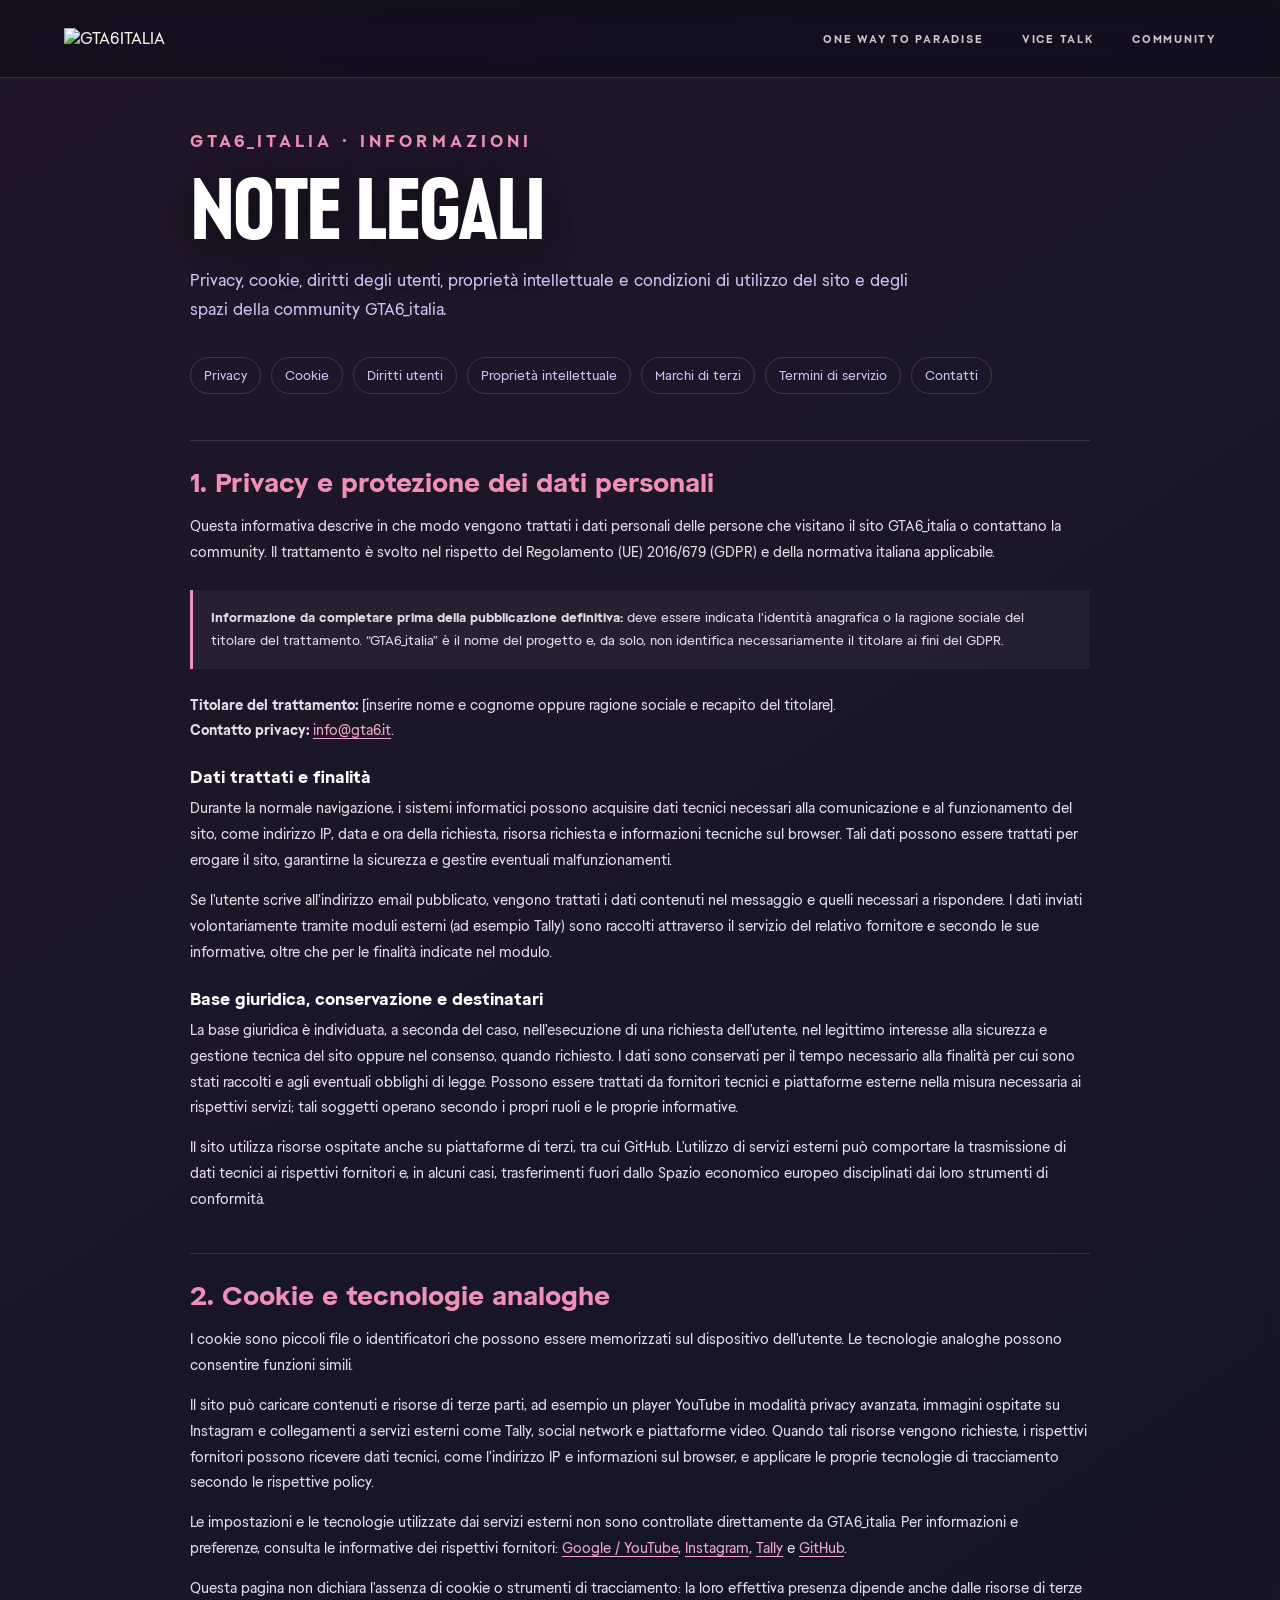
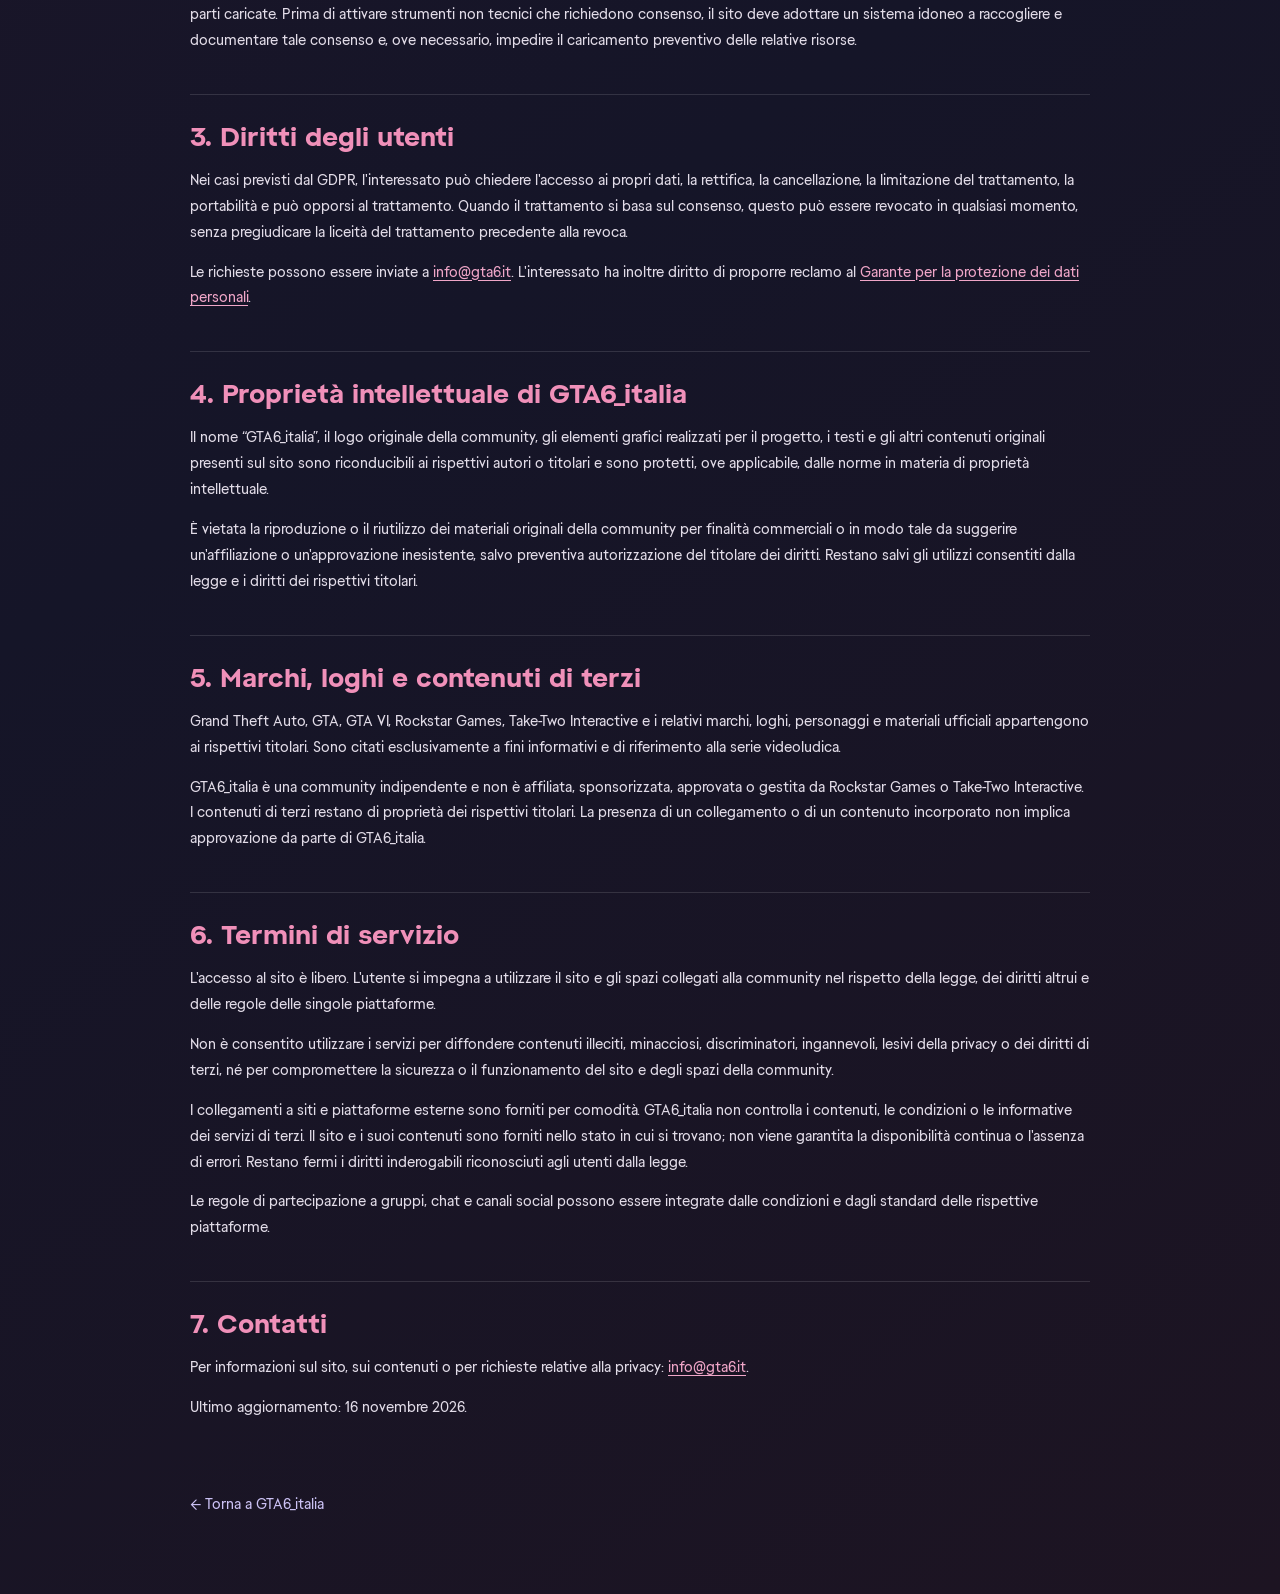
==== docs/note-legali.html @ 8f6f9199 "Add legal and privacy information page" ====
<!doctype html>
<html lang="it">
<head>
  <meta charset="utf-8">
  <meta name="viewport" content="width=device-width, initial-scale=1">
  <meta name="theme-color" content="#151528">
  <meta name="description" content="Informazioni legali, privacy, cookie e condizioni di utilizzo di GTA6_italia.">
  <title>Note legali e Privacy — GTA6_italia</title>
  <link rel="stylesheet" href="../ArtDeco_2026/stylesheet.css">
  <link rel="stylesheet" href="style.css">
  <style>
    .legal-page{min-height:100vh;padding:130px 24px 80px;background:linear-gradient(145deg,#211629,#151528 55%,#1d1422)}
    .legal-wrap{width:min(900px,100%);margin:0 auto}
    .legal-page .kicker{color:#f090b9;font-size:17px}
    .legal-page h1{font:900 clamp(48px,8vw,86px)/.9 "GTAArtDeco Condensed",sans-serif;letter-spacing:-.03em;color:#fff;margin:18px 0 20px}
    .legal-lead{color:#ccc2f5;font-size:16px;line-height:1.8;max-width:720px}
    .legal-nav{display:flex;flex-wrap:wrap;gap:10px;margin:32px 0 46px}
    .legal-nav a{padding:9px 13px;border:1px solid #ffffff24;border-radius:999px;color:#ccc2f5;font-size:13px}
    .legal-nav a:hover{color:#f090b9;border-color:#f090b9}
    .legal-section{padding:26px 0;border-top:1px solid #ffffff20;scroll-margin-top:100px}
    .legal-section h2{font:700 27px/1.15 "GTAArtDeco",Arial,sans-serif;color:#f090b9;margin:0 0 16px;letter-spacing:normal;text-transform:none}
    .legal-section h3{font-size:17px;color:#fff;margin:22px 0 8px}
    .legal-section p,.legal-section li{font-size:14px;line-height:1.85;color:#e2dce8}
    .legal-section ul{padding-left:22px}
    .legal-section a{color:#f0a6c8;text-decoration:underline;text-underline-offset:3px}
    .legal-notice{padding:16px 18px;border-left:3px solid #f090b9;background:#ffffff0b;color:#e2dce8;font-size:13px;line-height:1.8;margin:24px 0}
    .legal-back{display:inline-block;margin-top:34px;color:#ccc2f5;font-size:14px}
    @media(max-width:760px){.legal-page{padding:110px 20px 60px}.legal-section h2{font-size:23px}}
  </style>
</head>
<body>
  <header class="topbar">
    <a class="brand" href="index.html#inizio" aria-label="GTA6ITALIA home"><img src="https://raw.githubusercontent.com/JonaDev2026/GTA6_Italia/main/logo.png" alt="GTA6ITALIA"></a>
    <a class="menu" href="index.html">TORNA AL SITO</a>
    <nav class="nav"><a href="index.html#universo">ONE WAY TO PARADISE</a><a href="index.html#vice-talk">Vice Talk</a><a href="index.html#community">Community</a></nav>
  </header>
  <main class="legal-page">
    <div class="legal-wrap">
      <div class="kicker">GTA6_ITALIA · INFORMAZIONI</div>
      <h1>Note legali</h1>
      <p class="legal-lead">Privacy, cookie, diritti degli utenti, proprietà intellettuale e condizioni di utilizzo del sito e degli spazi della community GTA6_italia.</p>
      <nav class="legal-nav" aria-label="Indice delle note legali">
        <a href="#privacy">Privacy</a><a href="#cookie">Cookie</a><a href="#diritti">Diritti utenti</a><a href="#proprieta">Proprietà intellettuale</a><a href="#marchi">Marchi di terzi</a><a href="#termini">Termini di servizio</a><a href="#contatti">Contatti</a>
      </nav>

      <section class="legal-section" id="privacy">
        <h2>1. Privacy e protezione dei dati personali</h2>
        <p>Questa informativa descrive in che modo vengono trattati i dati personali delle persone che visitano il sito GTA6_italia o contattano la community. Il trattamento è svolto nel rispetto del Regolamento (UE) 2016/679 (GDPR) e della normativa italiana applicabile.</p>
        <div class="legal-notice"><strong>Informazione da completare prima della pubblicazione definitiva:</strong> deve essere indicata l'identità anagrafica o la ragione sociale del titolare del trattamento. “GTA6_italia” è il nome del progetto e, da solo, non identifica necessariamente il titolare ai fini del GDPR.</div>
        <p><strong>Titolare del trattamento:</strong> [inserire nome e cognome oppure ragione sociale e recapito del titolare].<br><strong>Contatto privacy:</strong> <a href="mailto:info@gta6.it">info@gta6.it</a>.</p>
        <h3>Dati trattati e finalità</h3>
        <p>Durante la normale navigazione, i sistemi informatici possono acquisire dati tecnici necessari alla comunicazione e al funzionamento del sito, come indirizzo IP, data e ora della richiesta, risorsa richiesta e informazioni tecniche sul browser. Tali dati possono essere trattati per erogare il sito, garantirne la sicurezza e gestire eventuali malfunzionamenti.</p>
        <p>Se l'utente scrive all'indirizzo email pubblicato, vengono trattati i dati contenuti nel messaggio e quelli necessari a rispondere. I dati inviati volontariamente tramite moduli esterni (ad esempio Tally) sono raccolti attraverso il servizio del relativo fornitore e secondo le sue informative, oltre che per le finalità indicate nel modulo.</p>
        <h3>Base giuridica, conservazione e destinatari</h3>
        <p>La base giuridica è individuata, a seconda del caso, nell'esecuzione di una richiesta dell'utente, nel legittimo interesse alla sicurezza e gestione tecnica del sito oppure nel consenso, quando richiesto. I dati sono conservati per il tempo necessario alla finalità per cui sono stati raccolti e agli eventuali obblighi di legge. Possono essere trattati da fornitori tecnici e piattaforme esterne nella misura necessaria ai rispettivi servizi; tali soggetti operano secondo i propri ruoli e le proprie informative.</p>
        <p>Il sito utilizza risorse ospitate anche su piattaforme di terzi, tra cui GitHub. L'utilizzo di servizi esterni può comportare la trasmissione di dati tecnici ai rispettivi fornitori e, in alcuni casi, trasferimenti fuori dallo Spazio economico europeo disciplinati dai loro strumenti di conformità.</p>
      </section>

      <section class="legal-section" id="cookie">
        <h2>2. Cookie e tecnologie analoghe</h2>
        <p>I cookie sono piccoli file o identificatori che possono essere memorizzati sul dispositivo dell'utente. Le tecnologie analoghe possono consentire funzioni simili.</p>
        <p>Il sito può caricare contenuti e risorse di terze parti, ad esempio un player YouTube in modalità privacy avanzata, immagini ospitate su Instagram e collegamenti a servizi esterni come Tally, social network e piattaforme video. Quando tali risorse vengono richieste, i rispettivi fornitori possono ricevere dati tecnici, come l'indirizzo IP e informazioni sul browser, e applicare le proprie tecnologie di tracciamento secondo le rispettive policy.</p>
        <p>Le impostazioni e le tecnologie utilizzate dai servizi esterni non sono controllate direttamente da GTA6_italia. Per informazioni e preferenze, consulta le informative dei rispettivi fornitori: <a href="https://policies.google.com/privacy" target="_blank" rel="noopener noreferrer">Google / YouTube</a>, <a href="https://privacycenter.instagram.com/policy/" target="_blank" rel="noopener noreferrer">Instagram</a>, <a href="https://tally.so/help/privacy-policy" target="_blank" rel="noopener noreferrer">Tally</a> e <a href="https://docs.github.com/en/site-policy/privacy-policies/github-general-privacy-statement" target="_blank" rel="noopener noreferrer">GitHub</a>.</p>
        <p>Questa pagina non dichiara l'assenza di cookie o strumenti di tracciamento: la loro effettiva presenza dipende anche dalle risorse di terze parti caricate. Prima di attivare strumenti non tecnici che richiedono consenso, il sito deve adottare un sistema idoneo a raccogliere e documentare tale consenso e, ove necessario, impedire il caricamento preventivo delle relative risorse.</p>
      </section>

      <section class="legal-section" id="diritti">
        <h2>3. Diritti degli utenti</h2>
        <p>Nei casi previsti dal GDPR, l'interessato può chiedere l'accesso ai propri dati, la rettifica, la cancellazione, la limitazione del trattamento, la portabilità e può opporsi al trattamento. Quando il trattamento si basa sul consenso, questo può essere revocato in qualsiasi momento, senza pregiudicare la liceità del trattamento precedente alla revoca.</p>
        <p>Le richieste possono essere inviate a <a href="mailto:info@gta6.it">info@gta6.it</a>. L'interessato ha inoltre diritto di proporre reclamo al <a href="https://www.garanteprivacy.it/" target="_blank" rel="noopener noreferrer">Garante per la protezione dei dati personali</a>.</p>
      </section>

      <section class="legal-section" id="proprieta">
        <h2>4. Proprietà intellettuale di GTA6_italia</h2>
        <p>Il nome “GTA6_italia”, il logo originale della community, gli elementi grafici realizzati per il progetto, i testi e gli altri contenuti originali presenti sul sito sono riconducibili ai rispettivi autori o titolari e sono protetti, ove applicabile, dalle norme in materia di proprietà intellettuale.</p>
        <p>È vietata la riproduzione o il riutilizzo dei materiali originali della community per finalità commerciali o in modo tale da suggerire un'affiliazione o un'approvazione inesistente, salvo preventiva autorizzazione del titolare dei diritti. Restano salvi gli utilizzi consentiti dalla legge e i diritti dei rispettivi titolari.</p>
      </section>

      <section class="legal-section" id="marchi">
        <h2>5. Marchi, loghi e contenuti di terzi</h2>
        <p>Grand Theft Auto, GTA, GTA VI, Rockstar Games, Take-Two Interactive e i relativi marchi, loghi, personaggi e materiali ufficiali appartengono ai rispettivi titolari. Sono citati esclusivamente a fini informativi e di riferimento alla serie videoludica.</p>
        <p>GTA6_italia è una community indipendente e non è affiliata, sponsorizzata, approvata o gestita da Rockstar Games o Take-Two Interactive. I contenuti di terzi restano di proprietà dei rispettivi titolari. La presenza di un collegamento o di un contenuto incorporato non implica approvazione da parte di GTA6_italia.</p>
      </section>

      <section class="legal-section" id="termini">
        <h2>6. Termini di servizio</h2>
        <p>L'accesso al sito è libero. L'utente si impegna a utilizzare il sito e gli spazi collegati alla community nel rispetto della legge, dei diritti altrui e delle regole delle singole piattaforme.</p>
        <p>Non è consentito utilizzare i servizi per diffondere contenuti illeciti, minacciosi, discriminatori, ingannevoli, lesivi della privacy o dei diritti di terzi, né per compromettere la sicurezza o il funzionamento del sito e degli spazi della community.</p>
        <p>I collegamenti a siti e piattaforme esterne sono forniti per comodità. GTA6_italia non controlla i contenuti, le condizioni o le informative dei servizi di terzi. Il sito e i suoi contenuti sono forniti nello stato in cui si trovano; non viene garantita la disponibilità continua o l'assenza di errori. Restano fermi i diritti inderogabili riconosciuti agli utenti dalla legge.</p>
        <p>Le regole di partecipazione a gruppi, chat e canali social possono essere integrate dalle condizioni e dagli standard delle rispettive piattaforme.</p>
      </section>

      <section class="legal-section" id="contatti">
        <h2>7. Contatti</h2>
        <p>Per informazioni sul sito, sui contenuti o per richieste relative alla privacy: <a href="mailto:info@gta6.it">info@gta6.it</a>.</p>
        <p>Ultimo aggiornamento: 16 novembre 2026.</p>
      </section>
      <a class="legal-back" href="index.html">← Torna a GTA6_italia</a>
    </div>
  </main>
</body>
</html>
---- ArtDeco_2026/stylesheet.css ----
@font-face {
    font-family: 'GTAArtDeco';
    src: url('GTAArtDeco-Bold.eot');
    src: url('GTAArtDeco-Bold.eot?#iefix') format('embedded-opentype'),
        url('GTAArtDeco-Bold.woff2') format('woff2'),
        url('GTAArtDeco-Bold.woff') format('woff'),
        url('GTAArtDeco-Bold.ttf') format('truetype');
    font-weight: bold;
    font-style: normal;
    font-display: swap;
}

@font-face {
    font-family: 'GTAArtDeco Condensed';
    src: url('GTAArtDeco-CondensedBold.eot');
    src: url('GTAArtDeco-CondensedBold.eot?#iefix') format('embedded-opentype'),
        url('GTAArtDeco-CondensedBold.woff2') format('woff2'),
        url('GTAArtDeco-CondensedBold.woff') format('woff'),
        url('GTAArtDeco-CondensedBold.ttf') format('truetype');
    font-weight: bold;
    font-style: normal;
    font-display: swap;
}

@font-face {
    font-family: 'GTAArtDeco Condensed';
    src: url('GTAArtDeco-CondensedHeavy.eot');
    src: url('GTAArtDeco-CondensedHeavy.eot?#iefix') format('embedded-opentype'),
        url('GTAArtDeco-CondensedHeavy.woff2') format('woff2'),
        url('GTAArtDeco-CondensedHeavy.woff') format('woff'),
        url('GTAArtDeco-CondensedHeavy.ttf') format('truetype');
    font-weight: 900;
    font-style: normal;
    font-display: swap;
}

@font-face {
    font-family: 'GTAArtDeco';
    src: url('GTAArtDeco-Medium.eot');
    src: url('GTAArtDeco-Medium.eot?#iefix') format('embedded-opentype'),
        url('GTAArtDeco-Medium.woff2') format('woff2'),
        url('GTAArtDeco-Medium.woff') format('woff'),
        url('GTAArtDeco-Medium.ttf') format('truetype');
    font-weight: 500;
    font-style: normal;
    font-display: swap;
}

@font-face {
    font-family: 'GTAArtDeco';
    src: url('GTAArtDeco-Regular.eot');
    src: url('GTAArtDeco-Regular.eot?#iefix') format('embedded-opentype'),
        url('GTAArtDeco-Regular.woff2') format('woff2'),
        url('GTAArtDeco-Regular.woff') format('woff'),
        url('GTAArtDeco-Regular.ttf') format('truetype');
    font-weight: normal;
    font-style: normal;
    font-display: swap;
}
---- docs/style.css ----
:root{--ink:#151528;--paper:#f5f0e9;--pink:#e75995;--orange:#ff9b59;--muted:#aaa5a5;--line:rgba(255,255,255,.15);--wide:1280px}
    *{box-sizing:border-box}
    html{scroll-behavior:smooth}
    body{margin:0;background:var(--ink);color:var(--paper);font-family:"GTAArtDeco",Arial,sans-serif}
    a{color:inherit;text-decoration:none}
    img{display:block;max-width:100%}
    .topbar{height:78px;position:fixed;z-index:20;inset:0 0 auto;display:flex;align-items:center;justify-content:space-between;padding:0 clamp(20px,5vw,76px);border-bottom:1px solid rgba(255,255,255,.12);background:rgba(12,12,22,.58);-webkit-backdrop-filter:blur(18px) saturate(145%);backdrop-filter:blur(18px) saturate(145%)}
    .brand img{width:148px;max-height:54px;object-fit:contain}
    .nav{display:flex;align-items:center;gap:clamp(18px,3vw,42px);font-size:11px;font-weight:700;letter-spacing:.16em;text-transform:uppercase}
    .nav a{opacity:.82;transition:color .2s,opacity .2s}.nav a:hover{color:var(--pink);opacity:1}
    .menu{display:none;border:1px solid var(--line);background:#111;color:white;padding:10px 13px;font:700 11px "GTAArtDeco";letter-spacing:.12em}
    .hero{min-height:min(900px,100svh);height:850px;max-height:1000px;position:relative;display:flex;align-items:flex-end;overflow:hidden;background:#191316 url("https://www.rockstargames.com/VI/_next/static/media/outro.0e9ko9mexi~1m.jpg?akim=1&imdensity=1&imwidth=2048") center 38%/cover no-repeat}
    .hero:before{content:"";position:absolute;inset:0;background:linear-gradient(90deg,rgba(5,5,8,.20),rgba(5,5,8,.03) 72%),linear-gradient(0deg,rgba(9,9,11,.18) 0%,transparent 48%),linear-gradient(180deg,rgba(0,0,0,.08),transparent 28%)}
    .hero-content{position:relative;width:min(var(--wide),100%);margin:0 auto;padding:150px 34px 105px}
    .eyebrow{display:flex;align-items:center;gap:12px;color:#ffd2df;font-size:10px;font-weight:700;letter-spacing:.28em;text-transform:uppercase}
    .eyebrow:before{content:"";width:34px;height:1px;background:var(--pink)}
    h1,h2,h3,p{margin-top:0}
    h1{font:900 clamp(76px,13vw,174px)/.78 "GTAArtDeco Condensed",sans-serif;letter-spacing:-.045em;text-transform:uppercase;margin:28px 0 24px;max-width:850px;text-shadow:0 8px 45px #0008}
    h1 span{display:block;color:var(--pink);font-size:.56em;letter-spacing:.02em;margin-top:16px}
    .hero-copy{max-width:470px;color:#e0d9d7;font-size:14px;line-height:1.8}
    .hero-actions{display:flex;gap:12px;flex-wrap:wrap;margin-top:32px}
    .button{display:inline-flex;align-items:center;justify-content:center;min-height:0;padding:10px 14px;border:1px solid #ffb2c6;border-radius:999px;background:#ffb2c6;color:#151528;font-family:"GTAArtDeco",Arial,sans-serif;font-size:14px;font-weight:500;letter-spacing:normal;text-transform:none;transition:.2s}
    .button.primary{background:#ffb2c6;border-color:#ffb2c6;color:#151528}.hero-actions .button.primary{background:#ffd4a8;border-color:#ffd4a8}.hero-actions .button.primary:hover{background:var(--orange);border-color:var(--orange)}.button:hover{transform:none;background:#f77e9c;border-color:#f77e9c;color:#151528}
    .hero-index{position:absolute;right:clamp(20px,5vw,76px);bottom:42px;color:#ffffff9c;font-size:10px;letter-spacing:.2em}
    .section{padding:110px 24px}
    .wrap{width:min(var(--wide),100%);margin:auto}
    .section-head{display:flex;justify-content:space-between;align-items:end;gap:30px;margin-bottom:36px}
    .kicker{color:#f090b9;font-size:17px;font-weight:700;letter-spacing:.24em;text-transform:uppercase;margin-bottom:12px}
    h2{font:900 clamp(44px,7vw,82px)/.9 "GTAArtDeco Condensed",sans-serif;letter-spacing:-.025em;text-transform:uppercase;margin-bottom:0;color:#fff9cb}
    .universe-link{display:inline-block;margin-bottom:12px;transition:color .2s}
    .universe-link:hover{color:#ffdf80}
    h2.universe-title{font:900 clamp(44px,7vw,82px)/.98 "GTAArtDeco",Arial,sans-serif;letter-spacing:-.045em;color:#f7f5f5}
    h2.universe-title span{background:linear-gradient(100deg,#ff9b75 0%,#f45c9b 58%,#d77ce9 100%);-webkit-background-clip:text;background-clip:text;color:transparent}
    .section-intro{max-width:390px;color:#fff;font-size:14px;line-height:1.8;margin:0}
    .feature{display:grid;grid-template-columns:1.1fr .9fr;min-height:510px;background:#21213c}
    .feature-image{min-height:420px;background:url("https://www.rockstargames.com/VI/_next/static/media/desktop.00.5pzu2sm-z4.jpg?akim=1&imdensity=1&imwidth=1536") center/cover no-repeat}
    .feature-copy{padding:clamp(30px,5vw,70px);display:flex;flex-direction:column;justify-content:center}
    .feature-copy h3{font:900 clamp(42px,6vw,72px)/.9 "GTAArtDeco Condensed";text-transform:uppercase;margin:16px 0;color:#fff}
    .feature-copy p{color:#fff;font-size:14px;line-height:1.9;max-width:420px}
    .text-link{display:inline-flex;gap:14px;align-items:center;margin-top:18px;color:var(--pink);font-size:14px;font-weight:700;letter-spacing:.16em;text-transform:uppercase}
    .text-link:after{content:"↗";font-size:14px}
    #posts .section-head .kicker{color:#c7bdef}
    #posts .section-head h2{color:#ffa2ce}
    #posts .section-head{flex-direction:column;align-items:center;text-align:center;gap:14px}
    #posts .section-intro{max-width:620px;text-align:center}
    .posts{background:#151528}
    .vice-talk{background:#71426c}
    .vice-talk .feature{grid-template-columns:.9fr 1.1fr;background:#211c2d}
    .vice-talk-player{min-height:420px;overflow:hidden;background:#111}
    .vice-talk-player iframe{display:block;width:100%;height:100%;min-height:420px;border:0}
    .posts-carousel{width:min(780px,100%);margin:0 auto}
    .posts-feed{display:flex;gap:20px;overflow-x:auto;scroll-snap-type:x mandatory;scroll-behavior:smooth;overscroll-behavior-x:contain;scrollbar-width:none;-ms-overflow-style:none}
    .posts-feed::-webkit-scrollbar{display:none}
    .post-card{display:flex;flex-direction:column;flex:0 0 100%;min-width:0;overflow:hidden;scroll-snap-align:start;scroll-snap-stop:always;background:linear-gradient(to top,#202039 0%,#262745 100%);border:0;border-radius:14px}
    .posts-dots{display:flex;justify-content:center;align-items:center;gap:10px;padding-top:22px}
    .posts-dot{width:8px;height:8px;padding:0;border:0;border-radius:50%;background:#77738c;opacity:.65;cursor:pointer;transition:width .2s,background .2s,opacity .2s}
    .posts-dot.active{width:22px;border-radius:8px;background:var(--pink);opacity:1}
    .posts-dot:focus-visible{outline:2px solid #ffdf80;outline-offset:4px}
    .post-head{display:flex;align-items:center;gap:13px;padding:19px 22px}
    .post-avatar{width:42px;height:42px;object-fit:contain;background:#21213c;border:0;padding:5px}
    .post-author{font-size:12px;font-weight:700;letter-spacing:.08em}
    .post-meta{margin-top:4px;color:#918a91;font-size:10px;letter-spacing:.1em;text-transform:uppercase}
    .post-tag{margin-left:auto;color:var(--pink);font-size:9px;font-weight:700;letter-spacing:.14em;text-transform:uppercase}
    .post-image{display:block;order:-1;width:100%;height:auto;aspect-ratio:16/9;object-fit:cover;object-position:center;background:#21213c;border-radius:14px 14px 0 0}
    .post-body{padding:22px 24px 24px}
    .post-body h3{font:900 clamp(26px,4vw,38px)/.95 "GTAArtDeco Condensed";text-transform:uppercase;margin:0 0 10px}
    .post-body p{color:#fff;font-size:14px;line-height:1.8;margin:0}
    .post-footer{display:flex;gap:12px;align-items:center;padding:14px 24px 6px;border-top:0;color:#a49ba2;font-size:14px;font-weight:700;letter-spacing:.13em;text-transform:uppercase}
    .post-footer span:first-child{color:var(--pink)}
    .post-footer span:last-child{color:#ccc2f5}
    .community{position:relative;overflow:hidden;padding:120px 24px;text-align:center;background:linear-gradient(110deg,#26131e,#151019 55%,#1d1422)}
    .community:before{content:"";position:absolute;width:600px;height:600px;border-radius:50%;background:#f35b9b20;filter:blur(100px);top:-350px;left:calc(50% - 300px)}
    .community .wrap{position:relative}
    .community-emblem{width:180px;height:auto;max-height:none;object-fit:contain;margin:0 auto 22px}
    .social-links{display:flex;justify-content:center;gap:12px;flex-wrap:wrap;margin-top:30px}
    .social-links .button{min-height:0;padding:10px;border:0;border-radius:0;background:transparent;color:#ccc2f5;font-size:0;letter-spacing:0;gap:0;transition:color .2s,transform .2s}
    .social-links .button:hover{background:transparent;border-color:transparent;color:#ffdf80;transform:none}
    .vice-talk .vice-youtube-link{color:#ffd4a8}
    .vice-talk .vice-twitch-link{color:#c98ef2}
    .social-icon{width:15px;height:15px;flex:none;display:inline-flex;align-items:center;justify-content:center;font-size:15px;line-height:1}
    footer .footer-socials{display:flex;gap:20px;flex-wrap:wrap;justify-content:center}
    footer .footer-socials a{display:inline-flex;align-items:center;gap:6px;padding:10px 13px;border-radius:6px;background:#2f2e52;color:#ccc2f5;transition:background .2s,color .2s}
    footer .footer-socials a:hover{background:#e75995;color:#151528}
    footer .social-icon{width:15px;height:15px;font-size:15px}
    .community h2{font-size:clamp(36px,4.5vw,56px);max-width:900px;margin:0 auto 24px;background:radial-gradient(62.79% 100% at 50% 0%, #ffdf80 0%, #f4717c 50%, #e963c7 100%);-webkit-background-clip:text;background-clip:text;color:transparent}
    .community p{max-width:520px;margin:0 auto;color:#fff;font-size:14px;line-height:1.9}.community .community-note{margin:28px auto 0;color:#aaa5a5;font-size:10px;line-height:1.6;letter-spacing:.08em}
    .community .community-subtitle{max-width:none;margin:12px auto 0;color:#fcbd7f;font-size:14px;line-height:1.5;letter-spacing:normal}
    footer{padding:28px 24px;background:transparent;border-top:0;display:grid;grid-template-columns:1fr auto 1fr;align-items:center;gap:24px;color:#fff;font-size:14px;letter-spacing:normal;text-transform:none}
    .footer-brand{justify-self:start;display:inline-flex;align-items:center}
    .footer-brand img{display:block;width:148px;max-width:148px;height:auto;max-height:54px;object-fit:contain;opacity:1}
    .footer-links{display:flex;align-items:center;justify-content:center;gap:24px}
    .footer-link{color:#ccc2f5;font-size:14px;letter-spacing:normal;text-transform:none;white-space:nowrap;transition:color .2s}
    .footer-link:hover{color:#f77e9c}
    .footer-copyright{justify-self:end;font-size:14px;letter-spacing:normal;text-transform:none!important;white-space:nowrap;color:#ccc2f5}
    .reveal{opacity:0;transform:translateY(24px);transition:opacity .7s,transform .7s}.reveal.visible{opacity:1;transform:none}
    @media(max-width:760px){.topbar{height:68px}.brand img{width:120px}.menu{display:block}.nav{display:none;position:absolute;top:68px;left:0;right:0;padding:22px;background:#09090bf5;flex-direction:column;align-items:flex-start;border-bottom:1px solid var(--line)}.nav.open{display:flex}.hero{height:780px;min-height:760px;background-position:58% center}.hero-content{padding:130px 24px 100px}.hero:before{background:linear-gradient(90deg,#050508b8,transparent),linear-gradient(0deg,#09090b,transparent 70%)}.section{padding:78px 20px}.section-head{display:block}.section-intro{margin-top:20px}.feature{grid-template-columns:1fr}.feature-image{min-height:330px}.vice-talk-player{min-height:330px}.vice-talk-player iframe{min-height:330px}.vice-talk .feature{grid-template-columns:1fr}.vice-talk-player{min-height:0;aspect-ratio:16/9}.vice-talk-player iframe{min-height:0}.posts-feed{gap:16px}.post-head{padding:16px}.post-body{padding:18px}.post-footer{padding:13px 18px}.community{padding:90px 22px}footer{flex-direction:column;text-align:center}}
    @media(prefers-reduced-motion:reduce){html{scroll-behavior:auto}*,*:before,*:after{transition:none!important}.reveal{opacity:1;transform:none}}

    @media(max-width:760px){footer{padding:24px 16px;grid-template-columns:1fr;justify-items:center;gap:16px}.footer-brand,.footer-copyright{justify-self:center}.footer-links{gap:20px;flex-wrap:wrap}}
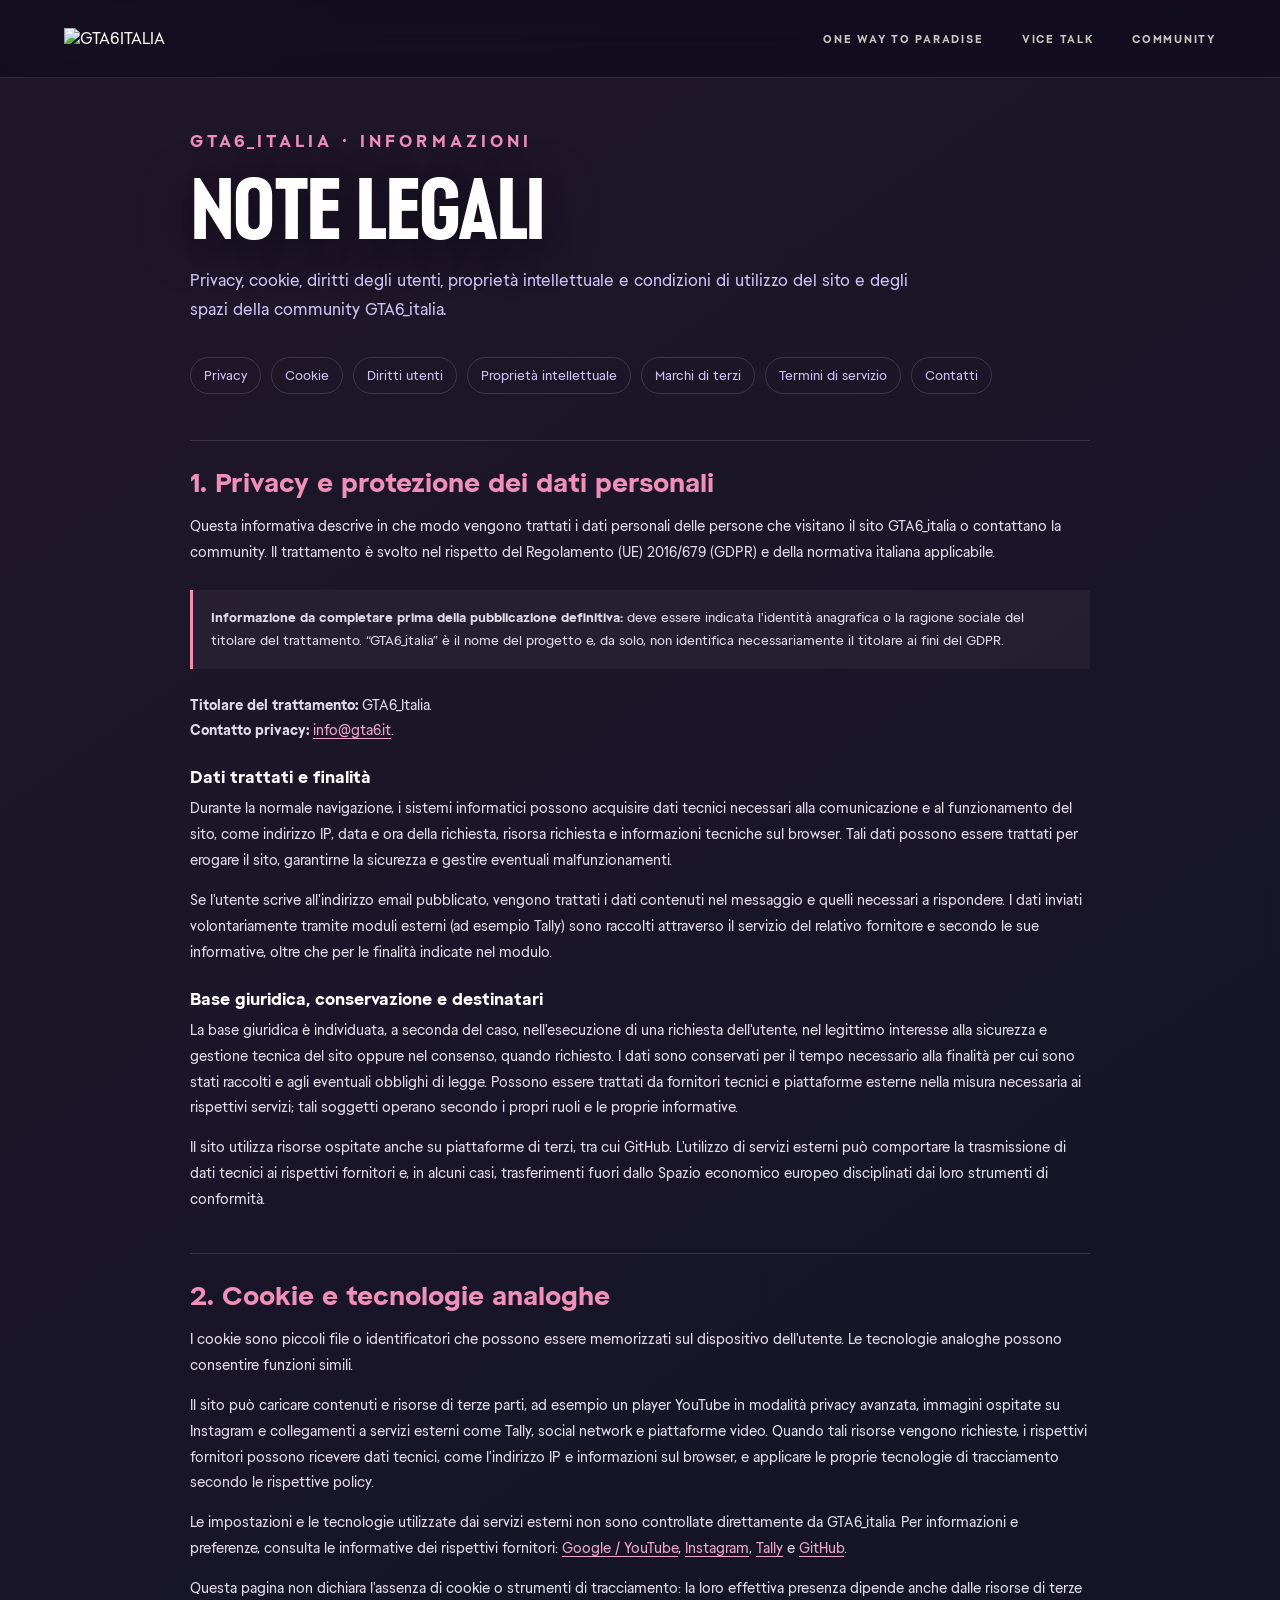
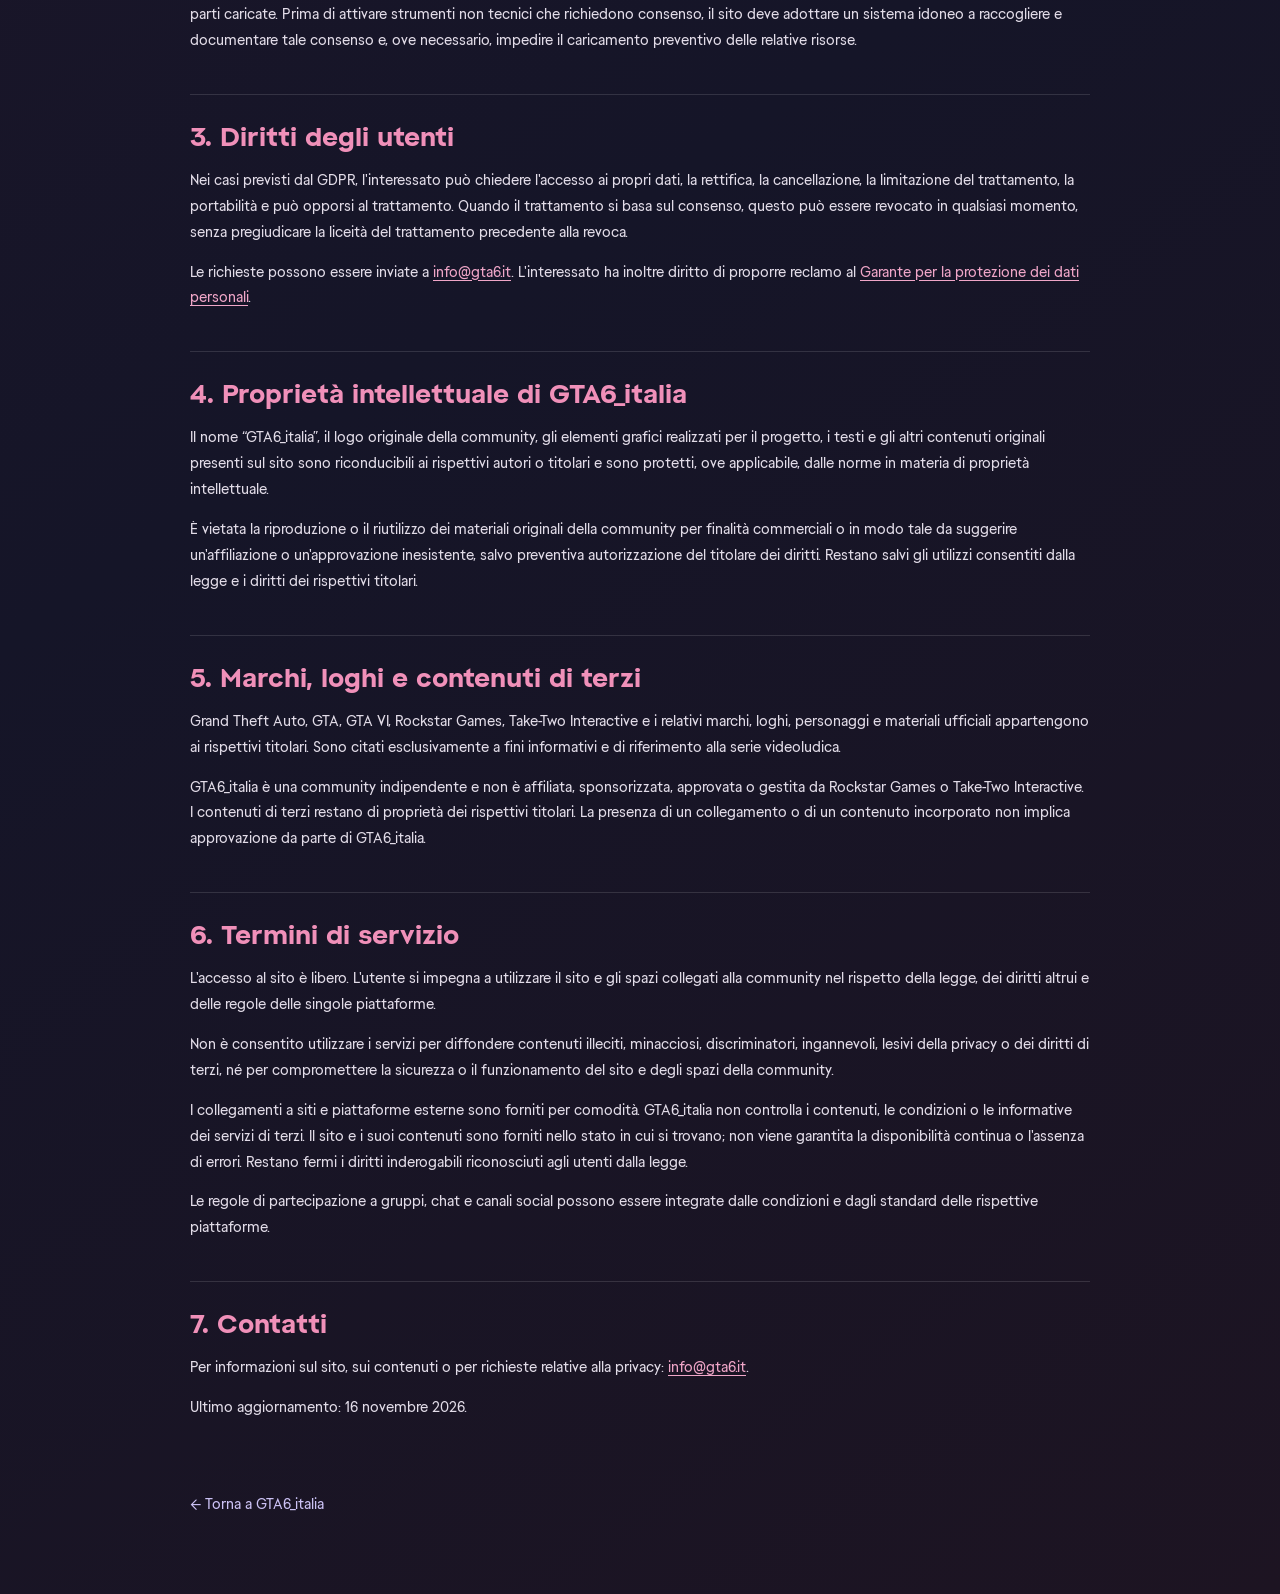
==== commit 975a75f7: "Imposta GTA6_Italia come titolare indicato nelle note legali" ====
--- a/docs/note-legali.html
+++ b/docs/note-legali.html
@@ -47,7 +47,7 @@
         <h2>1. Privacy e protezione dei dati personali</h2>
         <p>Questa informativa descrive in che modo vengono trattati i dati personali delle persone che visitano il sito GTA6_italia o contattano la community. Il trattamento è svolto nel rispetto del Regolamento (UE) 2016/679 (GDPR) e della normativa italiana applicabile.</p>
         <div class="legal-notice"><strong>Informazione da completare prima della pubblicazione definitiva:</strong> deve essere indicata l'identità anagrafica o la ragione sociale del titolare del trattamento. “GTA6_italia” è il nome del progetto e, da solo, non identifica necessariamente il titolare ai fini del GDPR.</div>
-        <p><strong>Titolare del trattamento:</strong> [inserire nome e cognome oppure ragione sociale e recapito del titolare].<br><strong>Contatto privacy:</strong> <a href="mailto:info@gta6.it">info@gta6.it</a>.</p>
+        <p><strong>Titolare del trattamento:</strong> GTA6_Italia.<br><strong>Contatto privacy:</strong> <a href="mailto:info@gta6.it">info@gta6.it</a>.</p>
         <h3>Dati trattati e finalità</h3>
         <p>Durante la normale navigazione, i sistemi informatici possono acquisire dati tecnici necessari alla comunicazione e al funzionamento del sito, come indirizzo IP, data e ora della richiesta, risorsa richiesta e informazioni tecniche sul browser. Tali dati possono essere trattati per erogare il sito, garantirne la sicurezza e gestire eventuali malfunzionamenti.</p>
         <p>Se l'utente scrive all'indirizzo email pubblicato, vengono trattati i dati contenuti nel messaggio e quelli necessari a rispondere. I dati inviati volontariamente tramite moduli esterni (ad esempio Tally) sono raccolti attraverso il servizio del relativo fornitore e secondo le sue informative, oltre che per le finalità indicate nel modulo.</p>
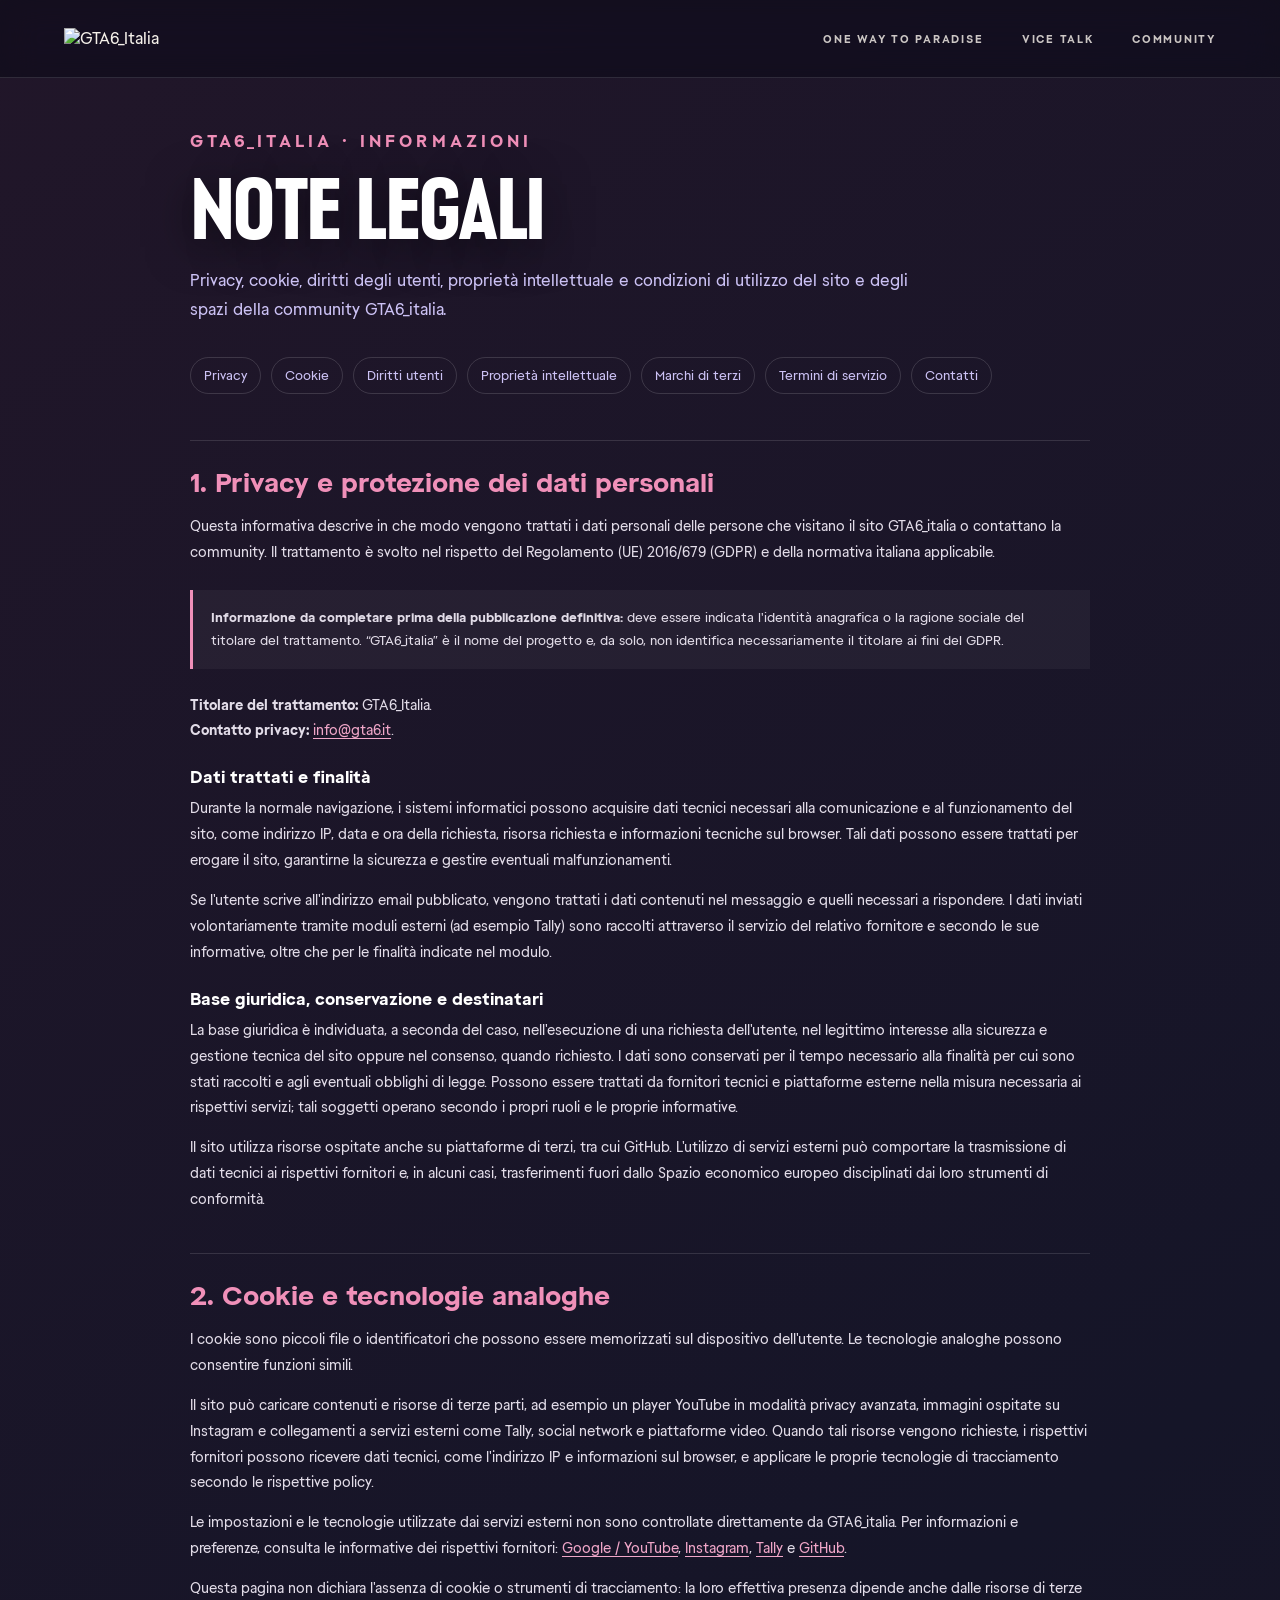
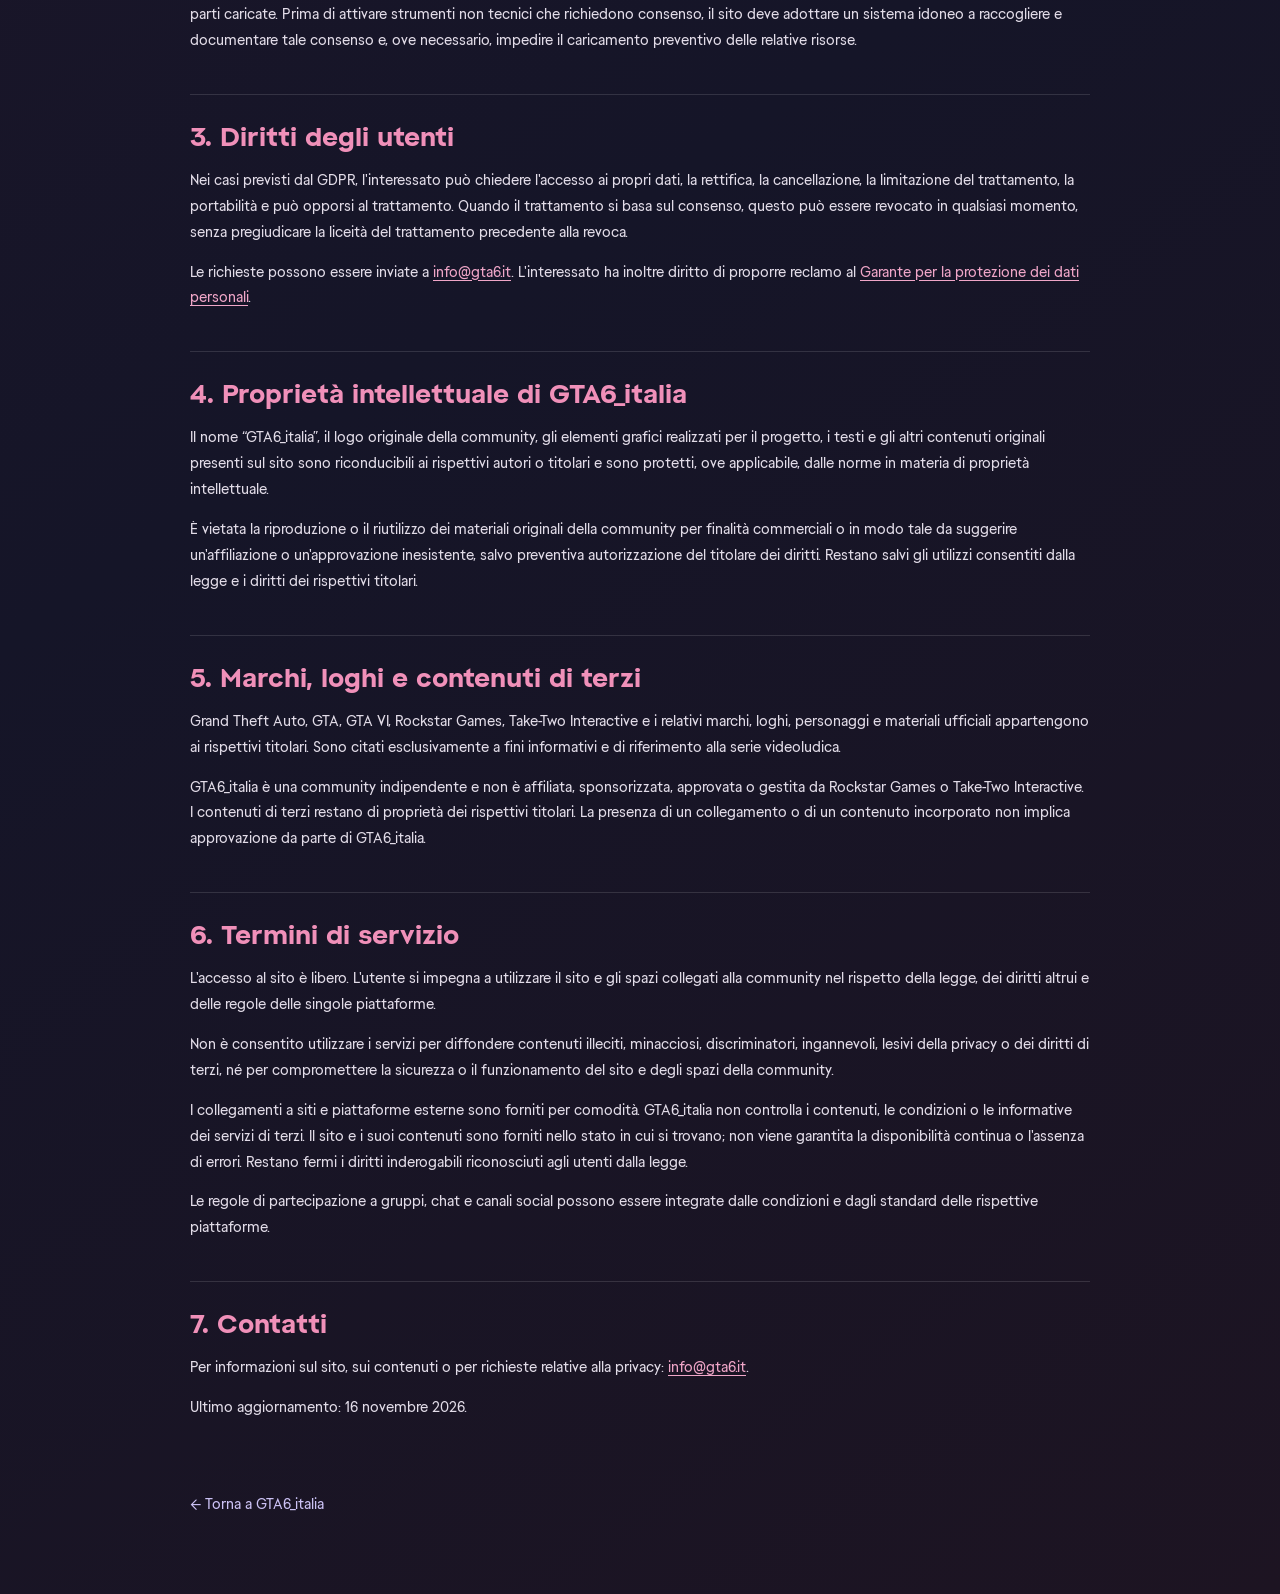
==== commit 538540ce: "Uniforma il nome del brand in GTA6_Italia" ====
--- a/docs/note-legali.html
+++ b/docs/note-legali.html
@@ -30,7 +30,7 @@
 </head>
 <body>
   <header class="topbar">
-    <a class="brand" href="index.html#inizio" aria-label="GTA6ITALIA home"><img src="https://raw.githubusercontent.com/JonaDev2026/GTA6_Italia/main/logo.png" alt="GTA6ITALIA"></a>
+    <a class="brand" href="index.html#inizio" aria-label="GTA6_Italia home"><img src="https://raw.githubusercontent.com/JonaDev2026/GTA6_Italia/main/logo.png" alt="GTA6_Italia"></a>
     <a class="menu" href="index.html">TORNA AL SITO</a>
     <nav class="nav"><a href="index.html#universo">ONE WAY TO PARADISE</a><a href="index.html#vice-talk">Vice Talk</a><a href="index.html#community">Community</a></nav>
   </header>
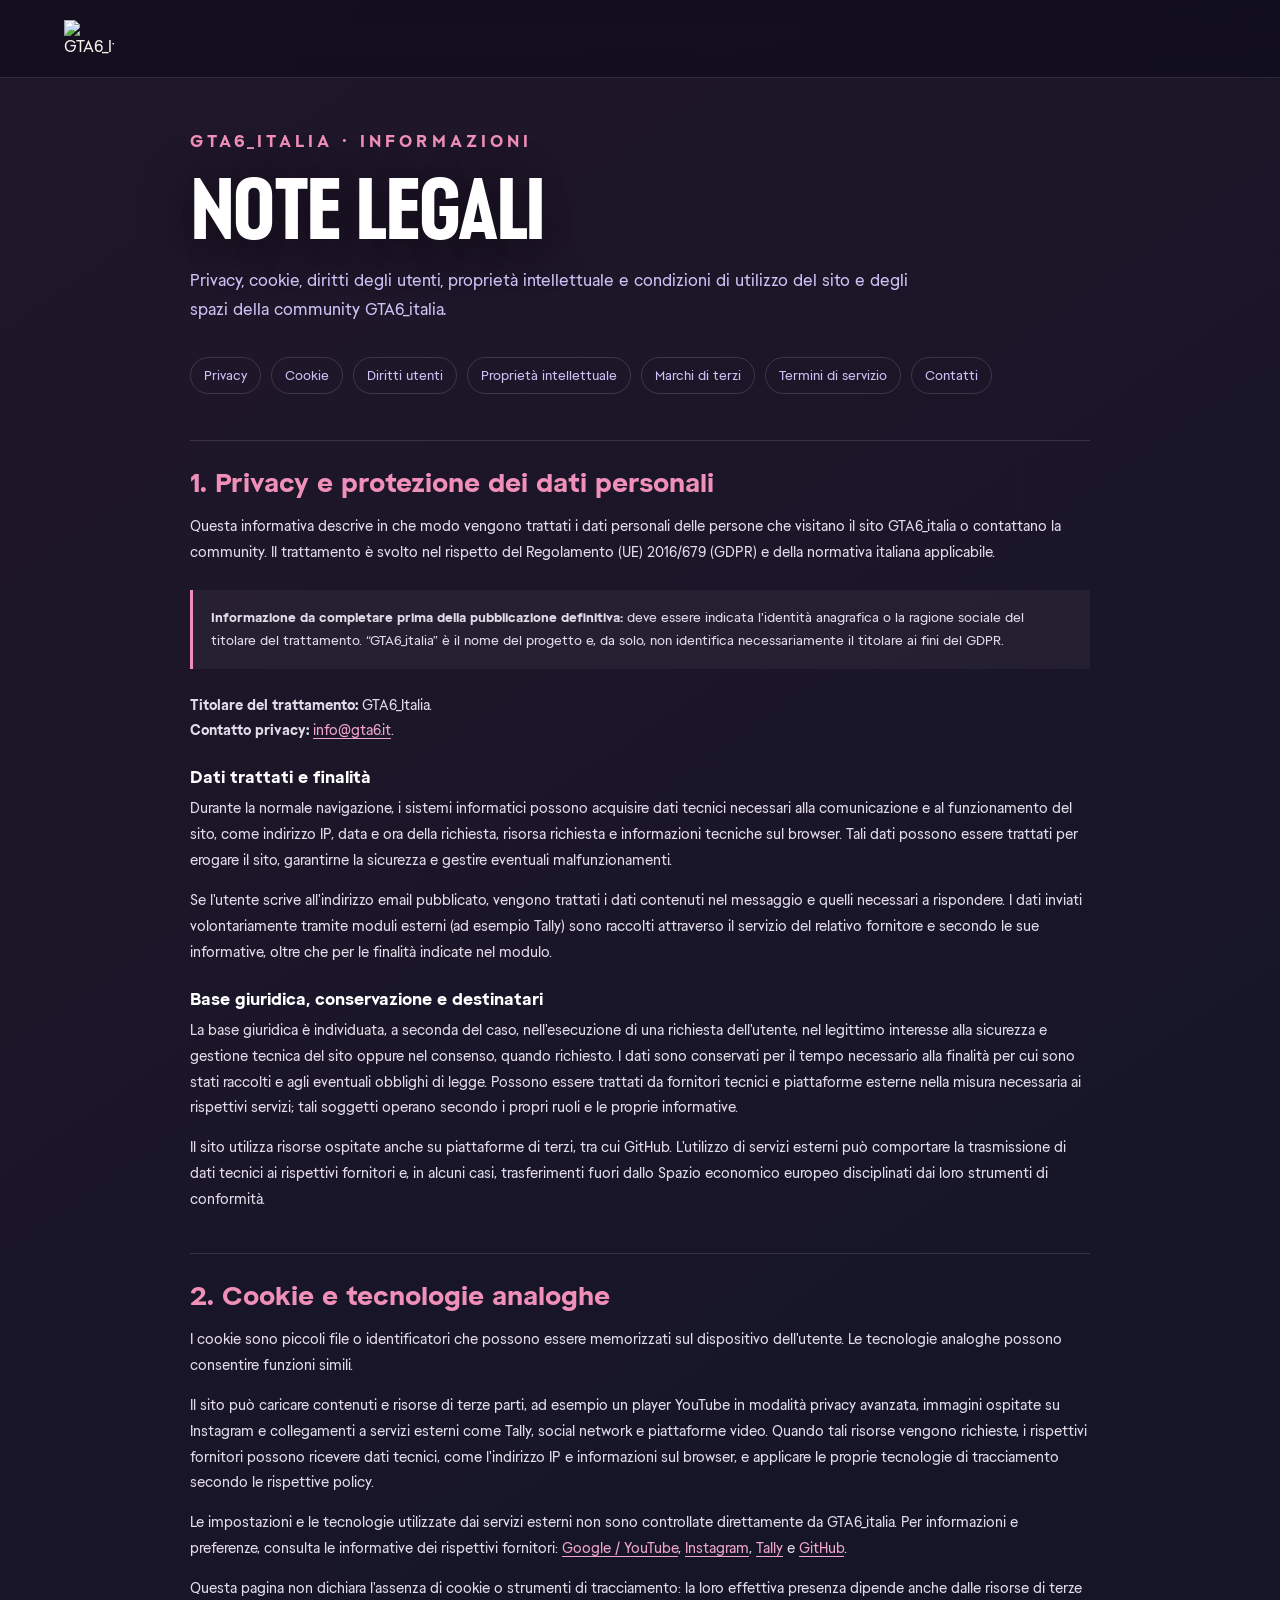
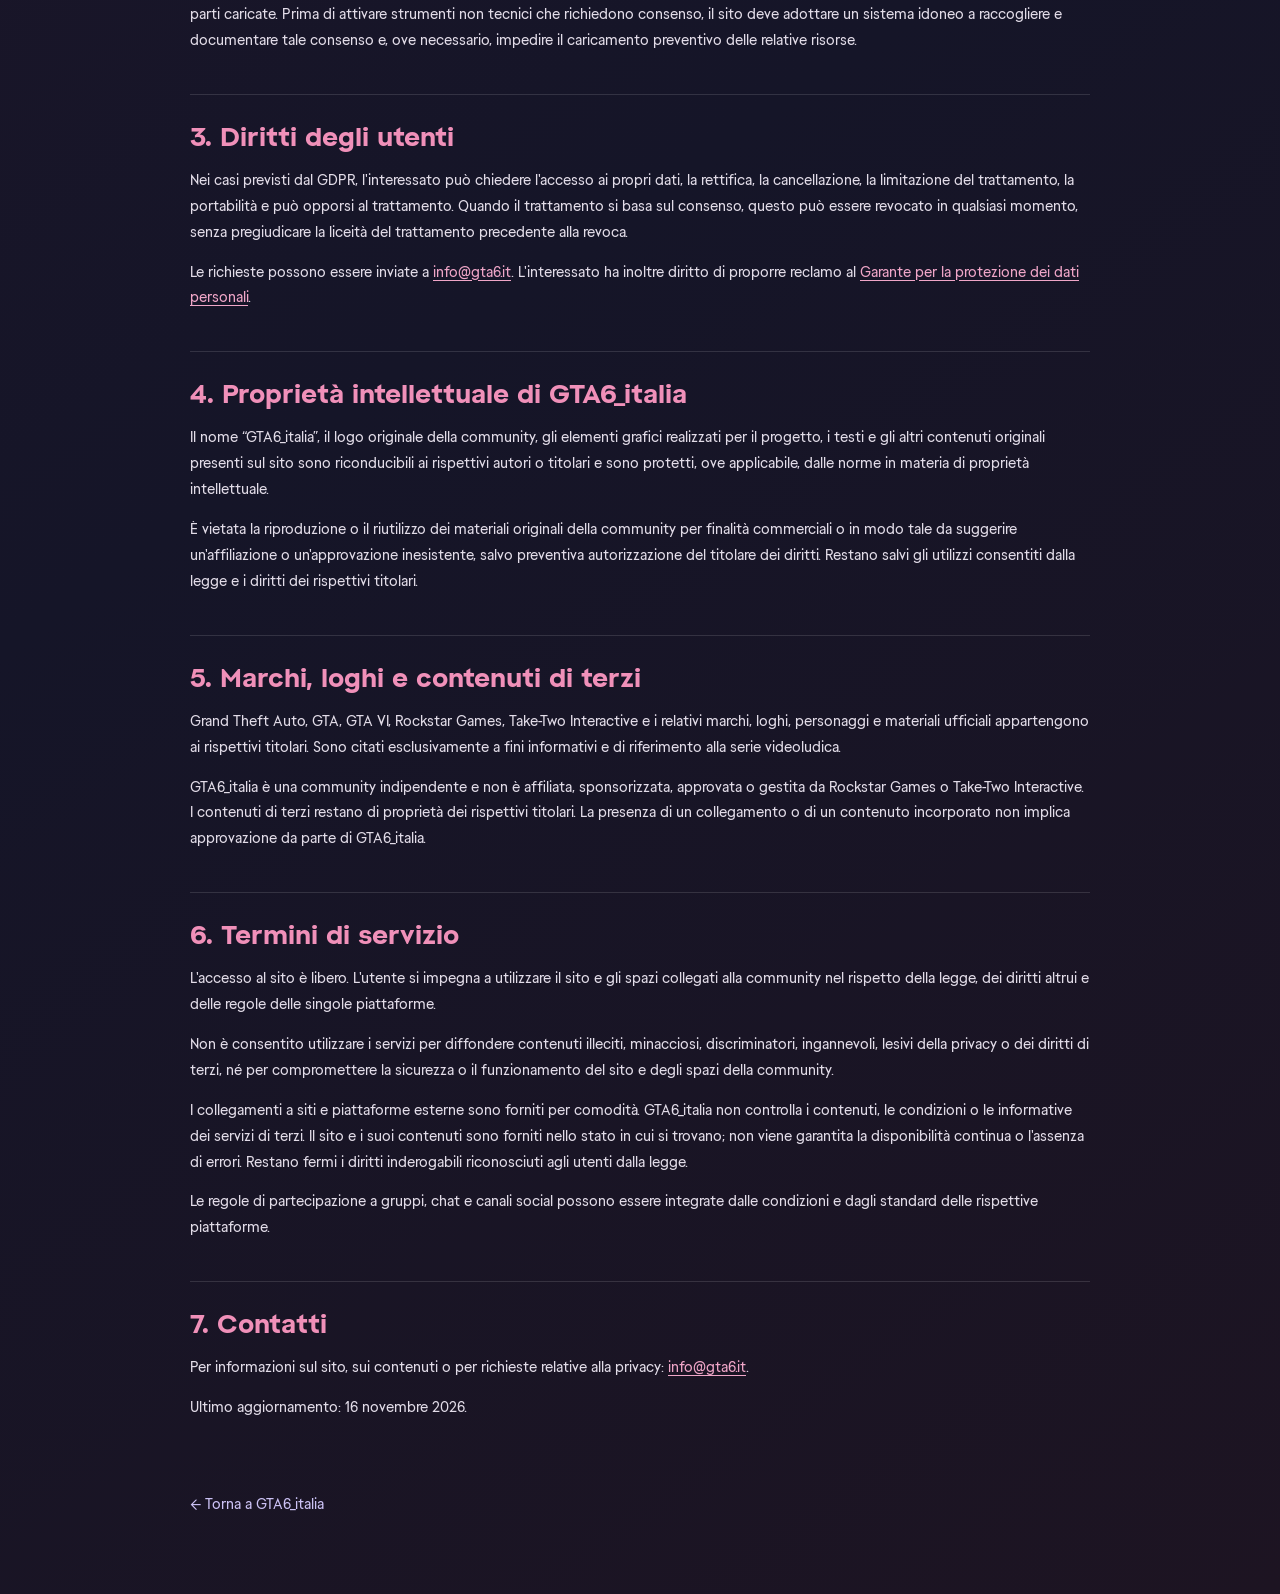
==== commit abe10080: "Semplifica menu note legali" ====
--- a/docs/note-legali.html
+++ b/docs/note-legali.html
@@ -31,8 +31,7 @@
 <body>
   <header class="topbar">
     <a class="brand" href="index.html#inizio" aria-label="GTA6_Italia home"><img src="https://raw.githubusercontent.com/JonaDev2026/GTA6_Italia/main/logo.png" alt="GTA6_Italia"></a>
-    <a class="menu" href="index.html">TORNA AL SITO</a>
-    <nav class="nav"><a href="index.html#universo">ONE WAY TO PARADISE</a><a href="index.html#vice-talk">Vice Talk</a><a href="index.html#community">Community</a></nav>
+    <a class="menu" href="index.html">TORNA ALLA HOME</a>
   </header>
   <main class="legal-page">
     <div class="legal-wrap">
--- a/docs/style.css
+++ b/docs/style.css
@@ -1,3 +1,8 @@
+@font-face{font-family:"GTAArtDeco";font-style:normal;font-weight:400;src:url("font/GTAArtDeco-Regular.eot");src:url("font/GTAArtDeco-Regular.eot?#iefix") format("embedded-opentype"),url("font/GTAArtDeco-Regular.woff2") format("woff2"),url("font/GTAArtDeco-Regular.woff") format("woff"),url("font/GTAArtDeco-Regular.ttf") format("truetype");font-display:swap}
+@font-face{font-family:"GTAArtDeco";font-style:normal;font-weight:500;src:url("font/GTAArtDeco-Medium.eot");src:url("font/GTAArtDeco-Medium.eot?#iefix") format("embedded-opentype"),url("font/GTAArtDeco-Medium.woff2") format("woff2"),url("font/GTAArtDeco-Medium.woff") format("woff"),url("font/GTAArtDeco-Medium.ttf") format("truetype");font-display:swap}
+@font-face{font-family:"GTAArtDeco";font-style:normal;font-weight:700;src:url("font/GTAArtDeco-Bold.eot");src:url("font/GTAArtDeco-Bold.eot?#iefix") format("embedded-opentype"),url("font/GTAArtDeco-Bold.woff2") format("woff2"),url("font/GTAArtDeco-Bold.woff") format("woff"),url("font/GTAArtDeco-Bold.ttf") format("truetype");font-display:swap}
+@font-face{font-family:"GTAArtDeco Condensed";font-style:normal;font-weight:700;src:url("font/GTAArtDeco-CondensedBold.eot");src:url("font/GTAArtDeco-CondensedBold.eot?#iefix") format("embedded-opentype"),url("font/GTAArtDeco-CondensedBold.woff2") format("woff2"),url("font/GTAArtDeco-CondensedBold.woff") format("woff"),url("font/GTAArtDeco-CondensedBold.ttf") format("truetype");font-display:swap}
+@font-face{font-family:"GTAArtDeco Condensed Heavy";font-style:normal;font-weight:900;src:url("font/GTAArtDeco-CondensedHeavy.eot");src:url("font/GTAArtDeco-CondensedHeavy.eot?#iefix") format("embedded-opentype"),url("font/GTAArtDeco-CondensedHeavy.woff2") format("woff2"),url("font/GTAArtDeco-CondensedHeavy.woff") format("woff"),url("font/GTAArtDeco-CondensedHeavy.ttf") format("truetype");font-display:swap}
     :root{--ink:#151528;--paper:#f5f0e9;--pink:#e75995;--orange:#ff9b59;--muted:#aaa5a5;--line:rgba(255,255,255,.15);--wide:1280px}
     *{box-sizing:border-box}
     html{scroll-behavior:smooth}
@@ -5,19 +10,19 @@
     a{color:inherit;text-decoration:none}
     img{display:block;max-width:100%}
     .topbar{height:78px;position:fixed;z-index:20;inset:0 0 auto;display:flex;align-items:center;justify-content:space-between;padding:0 clamp(20px,5vw,76px);border-bottom:1px solid rgba(255,255,255,.12);background:rgba(12,12,22,.58);-webkit-backdrop-filter:blur(18px) saturate(145%);backdrop-filter:blur(18px) saturate(145%)}
-    .brand img{width:148px;max-height:54px;object-fit:contain}
-    .nav{display:flex;align-items:center;gap:clamp(18px,3vw,42px);font-size:11px;font-weight:700;letter-spacing:.16em;text-transform:uppercase}
+    .brand img{width:50px;max-height:54px;object-fit:contain}
+    .nav{display:flex;align-items:center;gap:clamp(18px,3vw,42px);font-size:17px;font-weight:700;letter-spacing:.16em;text-transform:uppercase}
     .nav a{opacity:.82;transition:color .2s,opacity .2s}.nav a:hover{color:var(--pink);opacity:1}
-    .menu{display:none;border:1px solid var(--line);background:#111;color:white;padding:10px 13px;font:700 11px "GTAArtDeco";letter-spacing:.12em}
-    .hero{min-height:min(900px,100svh);height:850px;max-height:1000px;position:relative;display:flex;align-items:flex-end;overflow:hidden;background:#191316 url("https://www.rockstargames.com/VI/_next/static/media/outro.0e9ko9mexi~1m.jpg?akim=1&imdensity=1&imwidth=2048") center 38%/cover no-repeat}
-    .hero:before{content:"";position:absolute;inset:0;background:linear-gradient(90deg,rgba(5,5,8,.20),rgba(5,5,8,.03) 72%),linear-gradient(0deg,rgba(9,9,11,.18) 0%,transparent 48%),linear-gradient(180deg,rgba(0,0,0,.08),transparent 28%)}
+    .menu{display:none;width:42px;height:42px;padding:10px;border:0;background:transparent;color:#fff;cursor:pointer;flex-direction:column;justify-content:center;align-items:center;gap:6px}.menu span{display:block;width:22px;height:3px;border-radius:2px;background:currentColor;transition:transform .25s ease}.menu[aria-expanded="true"] span:first-child{transform:translateY(4.5px) rotate(45deg)}.menu[aria-expanded="true"] span:last-child{transform:translateY(-4.5px) rotate(-45deg)}
+    .hero{min-height:min(900px,100svh);height:850px;max-height:1000px;position:relative;display:flex;align-items:flex-end;overflow:hidden;background:#191316 url("img/an-extended-look.0zw.9~1j0ne~4.jpg") center 38%/cover no-repeat}
+    .hero:before{content:"";position:absolute;inset:0;background:radial-gradient(ellipse 85% 110% at 0% 50%,rgba(21,21,40,.96) 0%,rgba(21,21,40,.78) 42%,rgba(21,21,40,0) 100%),linear-gradient(0deg,rgba(9,9,11,.18) 0%,transparent 48%),linear-gradient(180deg,rgba(0,0,0,.08),transparent 28%)}
     .hero-content{position:relative;width:min(var(--wide),100%);margin:0 auto;padding:150px 34px 105px}
     .eyebrow{display:flex;align-items:center;gap:12px;color:#ffd2df;font-size:10px;font-weight:700;letter-spacing:.28em;text-transform:uppercase}
-    .eyebrow:before{content:"";width:34px;height:1px;background:var(--pink)}
+    .eyebrow:before{content:"";width:34px;height:1px;background:var(--pink)}.hero .eyebrow{font-size:21px}
     h1,h2,h3,p{margin-top:0}
-    h1{font:900 clamp(76px,13vw,174px)/.78 "GTAArtDeco Condensed",sans-serif;letter-spacing:-.045em;text-transform:uppercase;margin:28px 0 24px;max-width:850px;text-shadow:0 8px 45px #0008}
-    h1 span{display:block;color:var(--pink);font-size:.56em;letter-spacing:.02em;margin-top:16px}
-    .hero-copy{max-width:470px;color:#e0d9d7;font-size:14px;line-height:1.8}
+    h1{font:900 clamp(76px,13vw,124px)/.78 "GTAArtDeco Condensed",sans-serif;text-transform:uppercase;margin:28px 0 24px;max-width:850px;text-shadow:0 8px 45px #0008}
+    h1 span{display:block;color:#f486b4;font-size:.56em;margin-top:16px}
+    .hero-copy{max-width:470px;color:#e0d9d7;font-size:17px;line-height:1.8}
     .hero-actions{display:flex;gap:12px;flex-wrap:wrap;margin-top:32px}
     .button{display:inline-flex;align-items:center;justify-content:center;min-height:0;padding:10px 14px;border:1px solid #ffb2c6;border-radius:999px;background:#ffb2c6;color:#151528;font-family:"GTAArtDeco",Arial,sans-serif;font-size:14px;font-weight:500;letter-spacing:normal;text-transform:none;transition:.2s}
     .button.primary{background:#ffb2c6;border-color:#ffb2c6;color:#151528}.hero-actions .button.primary{background:#ffd4a8;border-color:#ffd4a8}.hero-actions .button.primary:hover{background:var(--orange);border-color:var(--orange)}.button:hover{transform:none;background:#f77e9c;border-color:#f77e9c;color:#151528}
@@ -26,26 +31,37 @@
     .wrap{width:min(var(--wide),100%);margin:auto}
     .section-head{display:flex;justify-content:space-between;align-items:end;gap:30px;margin-bottom:36px}
     .kicker{color:#f090b9;font-size:17px;font-weight:700;letter-spacing:.24em;text-transform:uppercase;margin-bottom:12px}
-    h2{font:900 clamp(44px,7vw,82px)/.9 "GTAArtDeco Condensed",sans-serif;letter-spacing:-.025em;text-transform:uppercase;margin-bottom:0;color:#fff9cb}
+    h2{font:900 clamp(44px,7vw,82px)/.9 "GTAArtDeco Condensed",sans-serif;text-transform:uppercase;margin-bottom:0;color:#fff9cb}
     .universe-link{display:inline-block;margin-bottom:12px;transition:color .2s}
     .universe-link:hover{color:#ffdf80}
     h2.universe-title{font:900 clamp(44px,7vw,82px)/.98 "GTAArtDeco",Arial,sans-serif;letter-spacing:-.045em;color:#f7f5f5}
     h2.universe-title span{background:linear-gradient(100deg,#ff9b75 0%,#f45c9b 58%,#d77ce9 100%);-webkit-background-clip:text;background-clip:text;color:transparent}
-    .section-intro{max-width:390px;color:#fff;font-size:14px;line-height:1.8;margin:0}
+    .section-intro{max-width:390px;color:#fff;font-size:17px;line-height:1.8;margin:0}
     .feature{display:grid;grid-template-columns:1.1fr .9fr;min-height:510px;background:#21213c}
     .feature-image{min-height:420px;background:url("https://www.rockstargames.com/VI/_next/static/media/desktop.00.5pzu2sm-z4.jpg?akim=1&imdensity=1&imwidth=1536") center/cover no-repeat}
     .feature-copy{padding:clamp(30px,5vw,70px);display:flex;flex-direction:column;justify-content:center}
     .feature-copy h3{font:900 clamp(42px,6vw,72px)/.9 "GTAArtDeco Condensed";text-transform:uppercase;margin:16px 0;color:#fff}
-    .feature-copy p{color:#fff;font-size:14px;line-height:1.9;max-width:420px}
+    .feature-copy p{color:#fff;font-size:17px;line-height:1.9;max-width:420px}
     .text-link{display:inline-flex;gap:14px;align-items:center;margin-top:18px;color:var(--pink);font-size:14px;font-weight:700;letter-spacing:.16em;text-transform:uppercase}
     .text-link:after{content:"↗";font-size:14px}
     #posts .section-head .kicker{color:#c7bdef}
-    #posts .section-head h2{color:#ffa2ce}
+    #posts .section-head h2{color:#e9c2ff}
     #posts .section-head{flex-direction:column;align-items:center;text-align:center;gap:14px}
     #posts .section-intro{max-width:620px;text-align:center}
     .posts{background:#151528}
-    .vice-talk{background:#71426c}
+    .spotify-section{background:linear-gradient(rgba(21,21,40,.78),rgba(21,21,40,.78)),url("img/Hero_BG.0p057ifb~cbkz.jpg") center/cover no-repeat}
+    .spotify-heading{justify-content:center;text-align:center;margin-bottom:36px}
+    .spotify-heading>div{display:flex;flex-direction:column;align-items:center;gap:16px}
+    .spotify-heading h2{background:radial-gradient(125% 225% at 50% 0%,#9fa 0%,#89f5e3 100%);-webkit-background-clip:text;background-clip:text;color:transparent}
+    .spotify-heading .kicker{color:#b8f0ea}.spotify-heading .section-intro{max-width:none;text-align:center;color:#b8f0ea}
+    .spotify-feature{grid-template-columns:.9fr 1.1fr;background:#21213c}
+    .spotify-info{min-height:420px}.spotify-info .kicker,.spotify-info .text-link{color:#e6ffa3}
+    .spotify-player{min-height:510px;overflow:hidden;background:#111}
+    .spotify-player iframe{display:block;width:100%;height:510px;min-height:510px;border:0;border-radius:12px}
+    .vice-talk{position:relative;isolation:isolate;background:#71426c}
+    .vice-talk:before{content:"";position:absolute;inset:0;z-index:1;pointer-events:none;background:url("img/poster.0v1cz_bp10xu3.png") center center/30% auto no-repeat}
     .vice-talk .feature{grid-template-columns:.9fr 1.1fr;background:#211c2d}
+    .vice-talk .section-head,.vice-talk .feature-copy,.vice-talk-player{position:relative;z-index:2}
     .vice-talk-player{min-height:420px;overflow:hidden;background:#111}
     .vice-talk-player iframe{display:block;width:100%;height:100%;min-height:420px;border:0}
     .posts-carousel{width:min(780px,100%);margin:0 auto}
@@ -64,7 +80,7 @@
     .post-image{display:block;order:-1;width:100%;height:auto;aspect-ratio:16/9;object-fit:cover;object-position:center;background:#21213c;border-radius:14px 14px 0 0}
     .post-body{padding:22px 24px 24px}
     .post-body h3{font:900 clamp(26px,4vw,38px)/.95 "GTAArtDeco Condensed";text-transform:uppercase;margin:0 0 10px}
-    .post-body p{color:#fff;font-size:14px;line-height:1.8;margin:0}
+    .post-body p{color:#fff;font-size:17px;line-height:1.8;margin:0}
     .post-footer{display:flex;gap:12px;align-items:center;padding:14px 24px 6px;border-top:0;color:#a49ba2;font-size:14px;font-weight:700;letter-spacing:.13em;text-transform:uppercase}
     .post-footer span:first-child{color:var(--pink)}
     .post-footer span:last-child{color:#ccc2f5}
@@ -83,8 +99,8 @@
     footer .footer-socials a:hover{background:#e75995;color:#151528}
     footer .social-icon{width:15px;height:15px;font-size:15px}
     .community h2{font-size:clamp(36px,4.5vw,56px);max-width:900px;margin:0 auto 24px;background:radial-gradient(62.79% 100% at 50% 0%, #ffdf80 0%, #f4717c 50%, #e963c7 100%);-webkit-background-clip:text;background-clip:text;color:transparent}
-    .community p{max-width:520px;margin:0 auto;color:#fff;font-size:14px;line-height:1.9}.community .community-note{margin:28px auto 0;color:#aaa5a5;font-size:10px;line-height:1.6;letter-spacing:.08em}
-    .community .community-subtitle{max-width:none;margin:12px auto 0;color:#fcbd7f;font-size:14px;line-height:1.5;letter-spacing:normal}
+    .community p{max-width:520px;margin:0 auto;color:#fff;font-size:17px;line-height:1.9}.community .community-note{margin:28px auto 0;color:#aaa5a5;font-size:10px;line-height:1.6;letter-spacing:.08em}
+    .community .community-subtitle{max-width:none;margin:12px auto 0;color:#fcbd7f;font-size:17px;line-height:1.5;letter-spacing:normal}
     footer{padding:28px 24px;background:transparent;border-top:0;display:grid;grid-template-columns:1fr auto 1fr;align-items:center;gap:24px;color:#fff;font-size:14px;letter-spacing:normal;text-transform:none}
     .footer-brand{justify-self:start;display:inline-flex;align-items:center}
     .footer-brand img{display:block;width:148px;max-width:148px;height:auto;max-height:54px;object-fit:contain;opacity:1}
@@ -93,7 +109,7 @@
     .footer-link:hover{color:#f77e9c}
     .footer-copyright{justify-self:end;font-size:14px;letter-spacing:normal;text-transform:none!important;white-space:nowrap;color:#ccc2f5}
     .reveal{opacity:0;transform:translateY(24px);transition:opacity .7s,transform .7s}.reveal.visible{opacity:1;transform:none}
-    @media(max-width:760px){.topbar{height:68px}.brand img{width:120px}.menu{display:block}.nav{display:none;position:absolute;top:68px;left:0;right:0;padding:22px;background:#09090bf5;flex-direction:column;align-items:flex-start;border-bottom:1px solid var(--line)}.nav.open{display:flex}.hero{height:780px;min-height:760px;background-position:58% center}.hero-content{padding:130px 24px 100px}.hero:before{background:linear-gradient(90deg,#050508b8,transparent),linear-gradient(0deg,#09090b,transparent 70%)}.section{padding:78px 20px}.section-head{display:block}.section-intro{margin-top:20px}.feature{grid-template-columns:1fr}.feature-image{min-height:330px}.vice-talk-player{min-height:330px}.vice-talk-player iframe{min-height:330px}.vice-talk .feature{grid-template-columns:1fr}.vice-talk-player{min-height:0;aspect-ratio:16/9}.vice-talk-player iframe{min-height:0}.posts-feed{gap:16px}.post-head{padding:16px}.post-body{padding:18px}.post-footer{padding:13px 18px}.community{padding:90px 22px}footer{flex-direction:column;text-align:center}}
+    @media(max-width:760px){.topbar{height:68px;background:#18182d}.brand img{width:50px}.menu{display:flex;position:relative;z-index:22}.nav{display:flex;position:fixed;z-index:21;top:68px;right:0;left:auto;width:min(90vw,480px);height:calc(100dvh - 68px);padding:32px 26px;background:#18182d;flex-direction:column;align-items:flex-start;gap:8px;border-left:1px solid rgba(255,255,255,.12);border-bottom:0;transform:translateX(100%);visibility:hidden;pointer-events:none;transition:transform .35s ease,visibility .35s}.nav.open{transform:translateX(0);visibility:visible;pointer-events:auto}.nav a{font-family:"GTAArtDeco Condensed",Arial,sans-serif;font-size:44px;font-weight:700;letter-spacing:normal;color:#ccc2f5}.hero{height:780px;min-height:760px;background-position:58% center}.hero-content{padding:130px 24px 100px}.hero:before{background:radial-gradient(ellipse 100% 100% at 0% 50%,rgba(21,21,40,.98) 0%,rgba(21,21,40,.82) 48%,rgba(21,21,40,.12) 100%),linear-gradient(0deg,#151528,transparent 70%)}.section{padding:78px 20px}.section-head{display:block}.section-intro{margin-top:20px}.feature{grid-template-columns:1fr}.feature-image{min-height:330px}.spotify-info{min-height:180px}.spotify-player{height:510px;min-height:510px;aspect-ratio:auto}.spotify-player iframe{height:510px;min-height:510px}.vice-talk-player{min-height:330px}.vice-talk-player iframe{min-height:330px}.vice-talk .feature{grid-template-columns:1fr}.vice-talk-player{min-height:0;aspect-ratio:16/9}.vice-talk-player iframe{min-height:0}.posts-feed{gap:16px}.post-head{padding:16px}.post-body{padding:18px}.post-footer{padding:13px 18px}.community{padding:90px 22px}footer{flex-direction:column;text-align:center}}
     @media(prefers-reduced-motion:reduce){html{scroll-behavior:auto}*,*:before,*:after{transition:none!important}.reveal{opacity:1;transform:none}}
 
     @media(max-width:760px){footer{padding:24px 16px;grid-template-columns:1fr;justify-items:center;gap:16px}.footer-brand,.footer-copyright{justify-self:center}.footer-links{gap:20px;flex-wrap:wrap}}
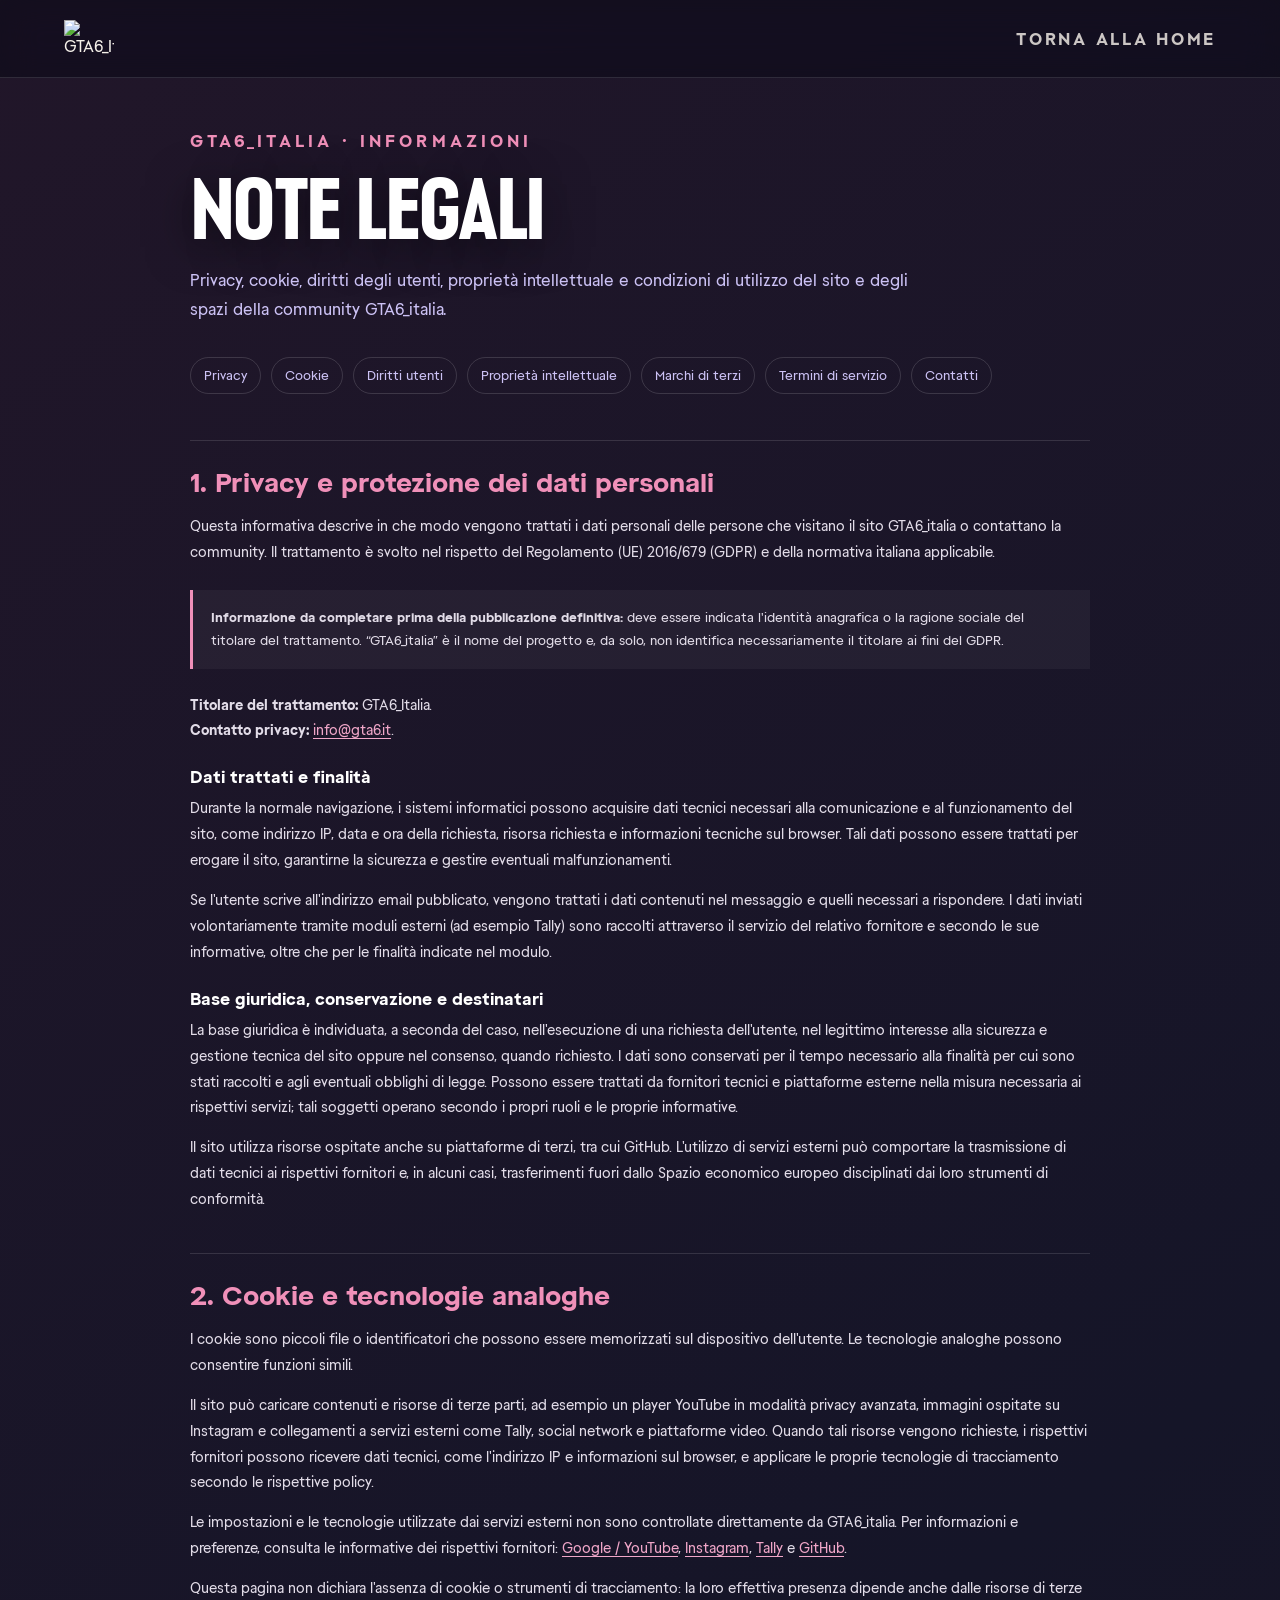
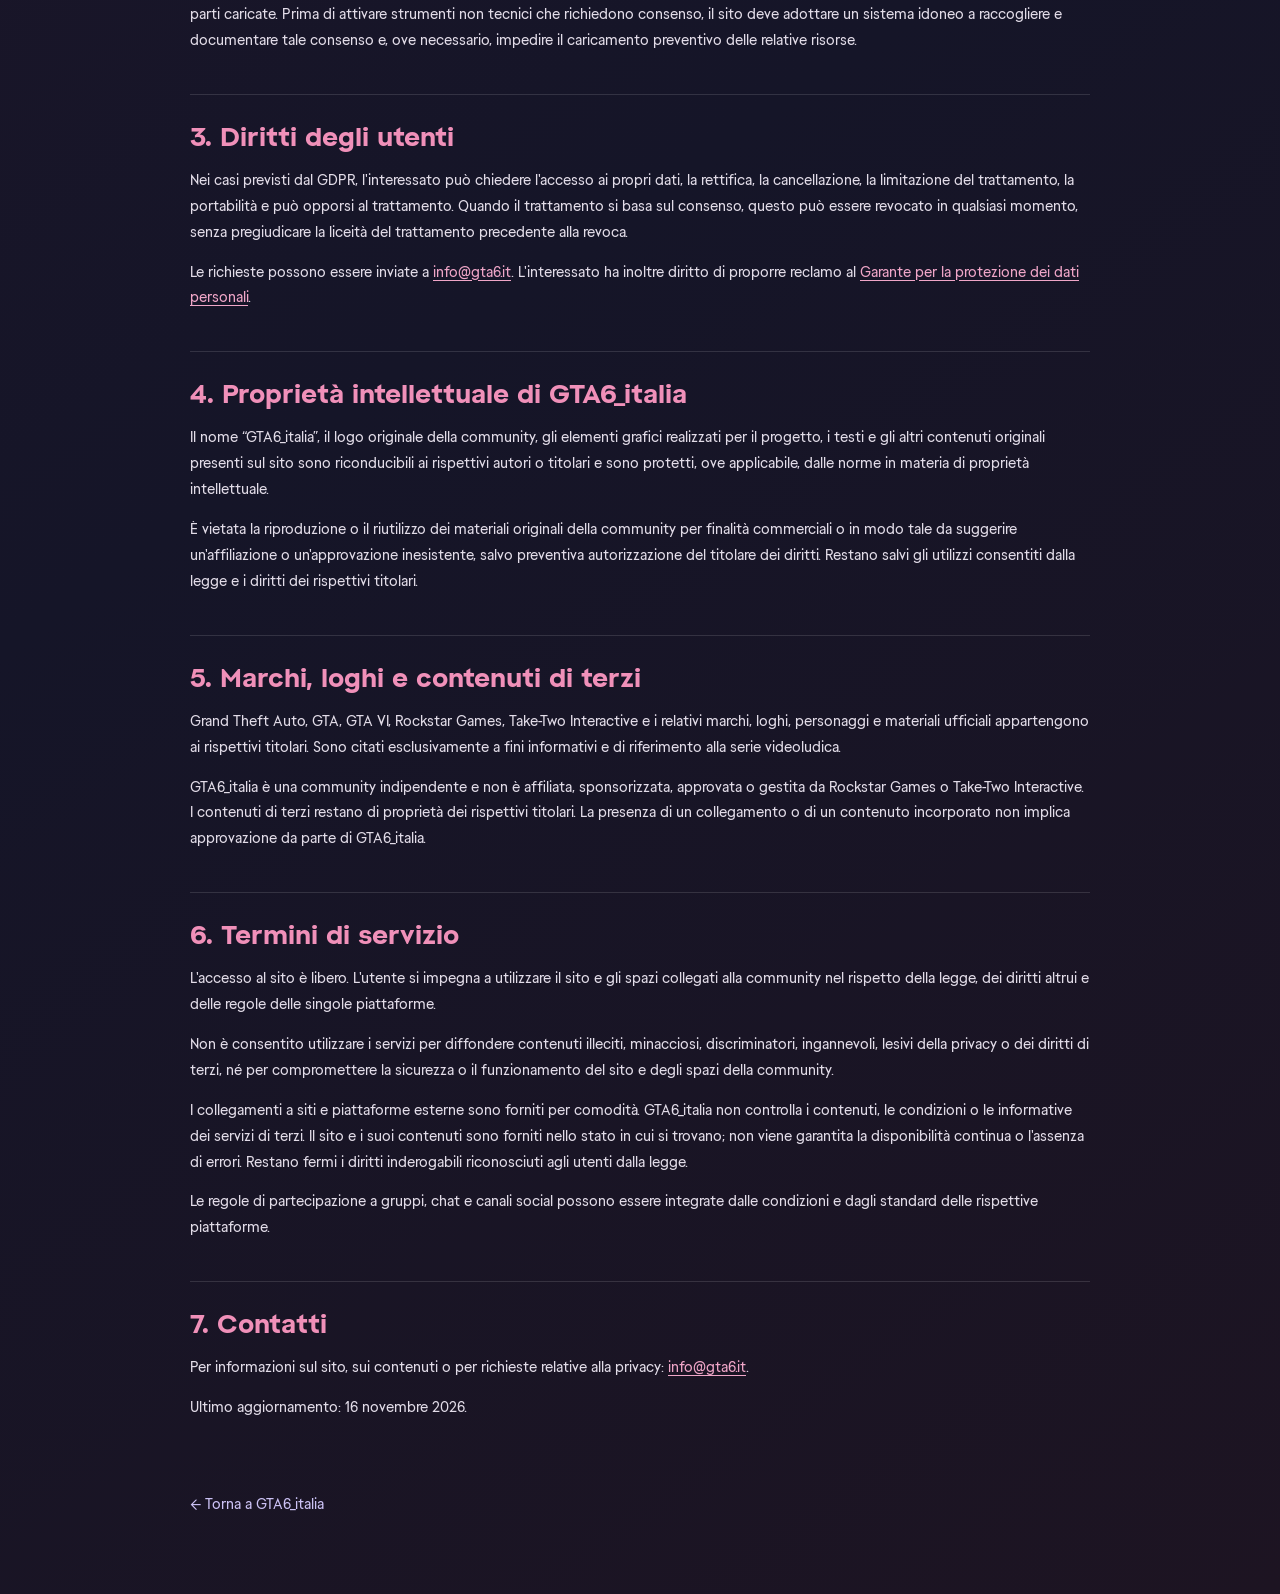
==== commit ecbc569c: "Ripristina menu mobile note legali" ====
--- a/docs/note-legali.html
+++ b/docs/note-legali.html
@@ -31,7 +31,8 @@
 <body>
   <header class="topbar">
     <a class="brand" href="index.html#inizio" aria-label="GTA6_Italia home"><img src="https://raw.githubusercontent.com/JonaDev2026/GTA6_Italia/main/logo.png" alt="GTA6_Italia"></a>
-    <a class="menu" href="index.html">TORNA ALLA HOME</a>
+    <button class="menu" id="menu" aria-label="Apri il menu" aria-expanded="false" aria-controls="nav"><span></span><span></span></button>
+    <nav class="nav" id="nav"><a href="index.html">TORNA ALLA HOME</a></nav>
   </header>
   <main class="legal-page">
     <div class="legal-wrap">
@@ -97,5 +98,6 @@
       <a class="legal-back" href="index.html">← Torna a GTA6_italia</a>
     </div>
   </main>
+  <script src="script.js"></script>
 </body>
 </html>
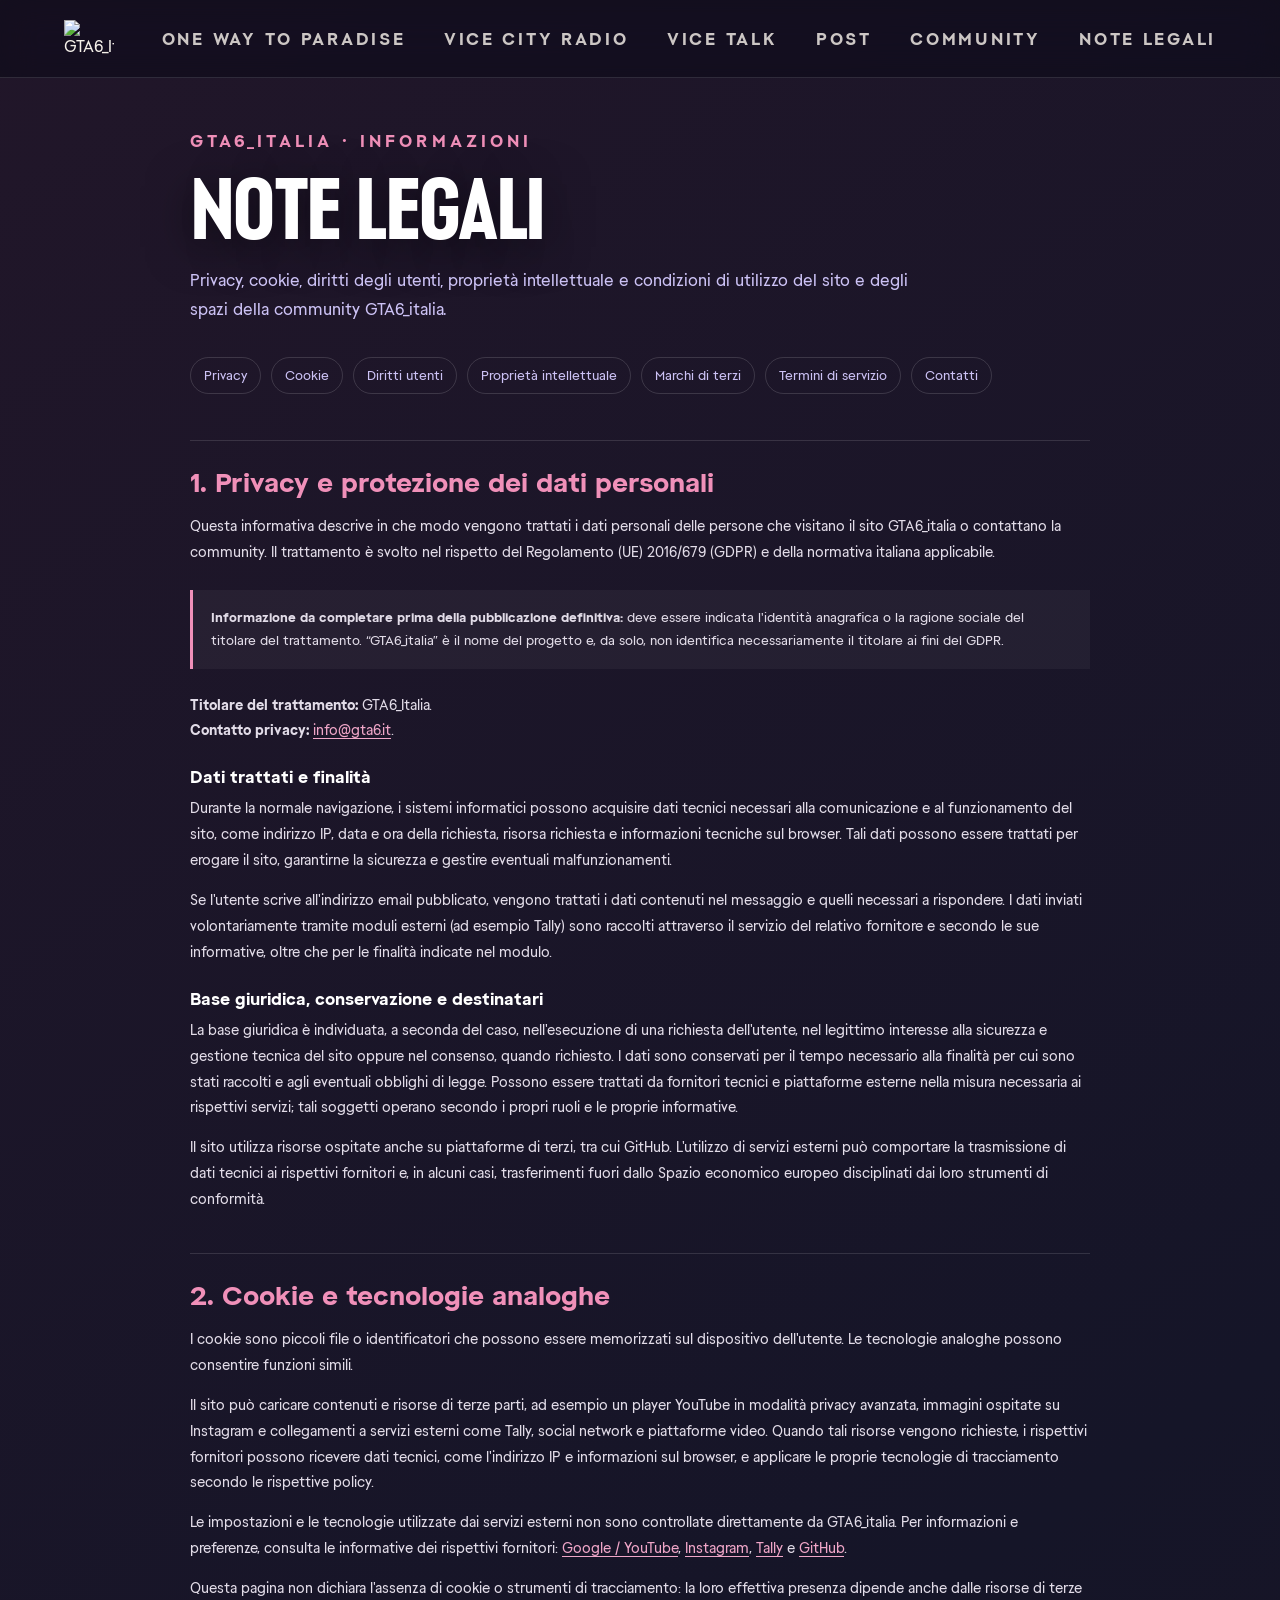
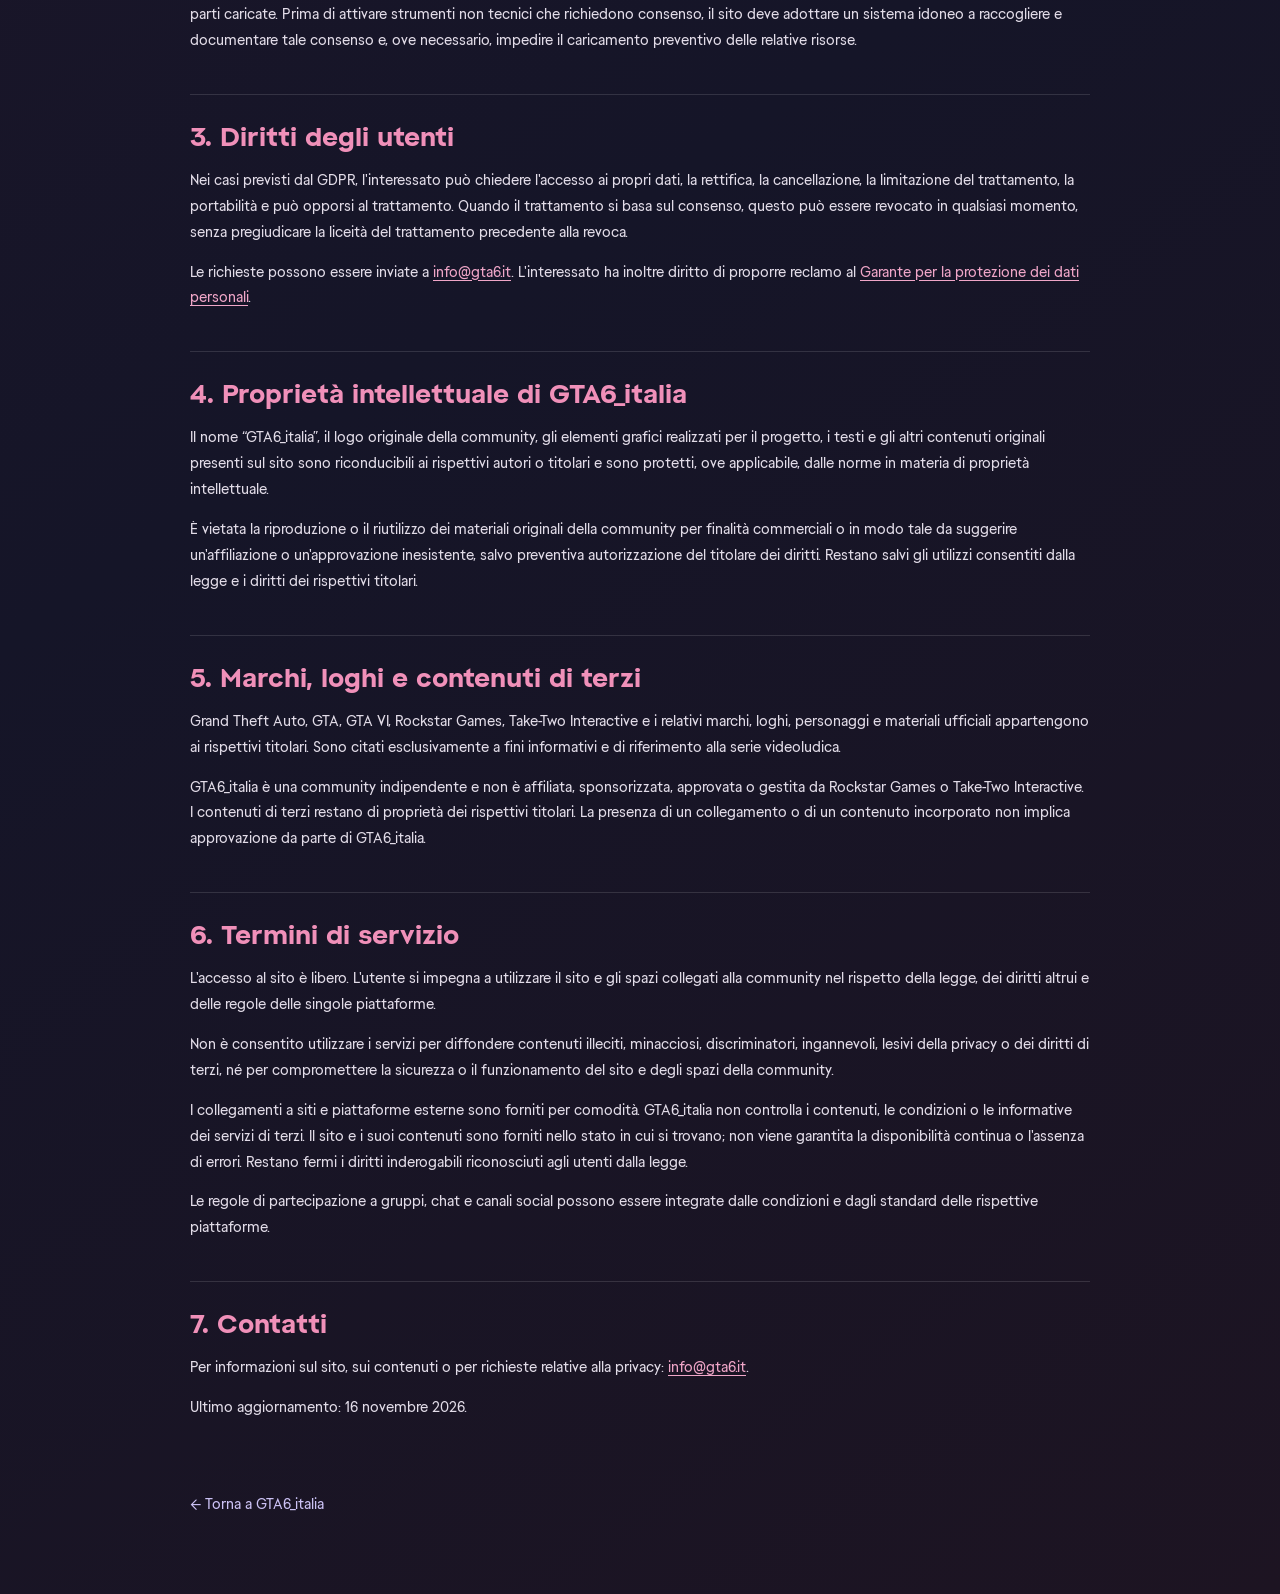
==== commit efc49466: "Allinea menu della pagina Note legali" ====
--- a/docs/note-legali.html
+++ b/docs/note-legali.html
@@ -32,7 +32,9 @@
   <header class="topbar">
     <a class="brand" href="index.html#inizio" aria-label="GTA6_Italia home"><img src="https://raw.githubusercontent.com/JonaDev2026/GTA6_Italia/main/logo.png" alt="GTA6_Italia"></a>
     <button class="menu" id="menu" aria-label="Apri il menu" aria-expanded="false" aria-controls="nav"><span></span><span></span></button>
-    <nav class="nav" id="nav"><a href="index.html">TORNA ALLA HOME</a></nav>
+    <nav class="nav" id="nav">
+      <a href="index.html#universo">ONE WAY TO PARADISE</a><a href="index.html#vice-city-radio">Vice City Radio</a><a href="index.html#vice-talk">Vice Talk</a><a href="index.html#posts">Post</a><a href="index.html#community">Community</a><a href="note-legali.html">Note legali</a>
+    </nav>
   </header>
   <main class="legal-page">
     <div class="legal-wrap">
